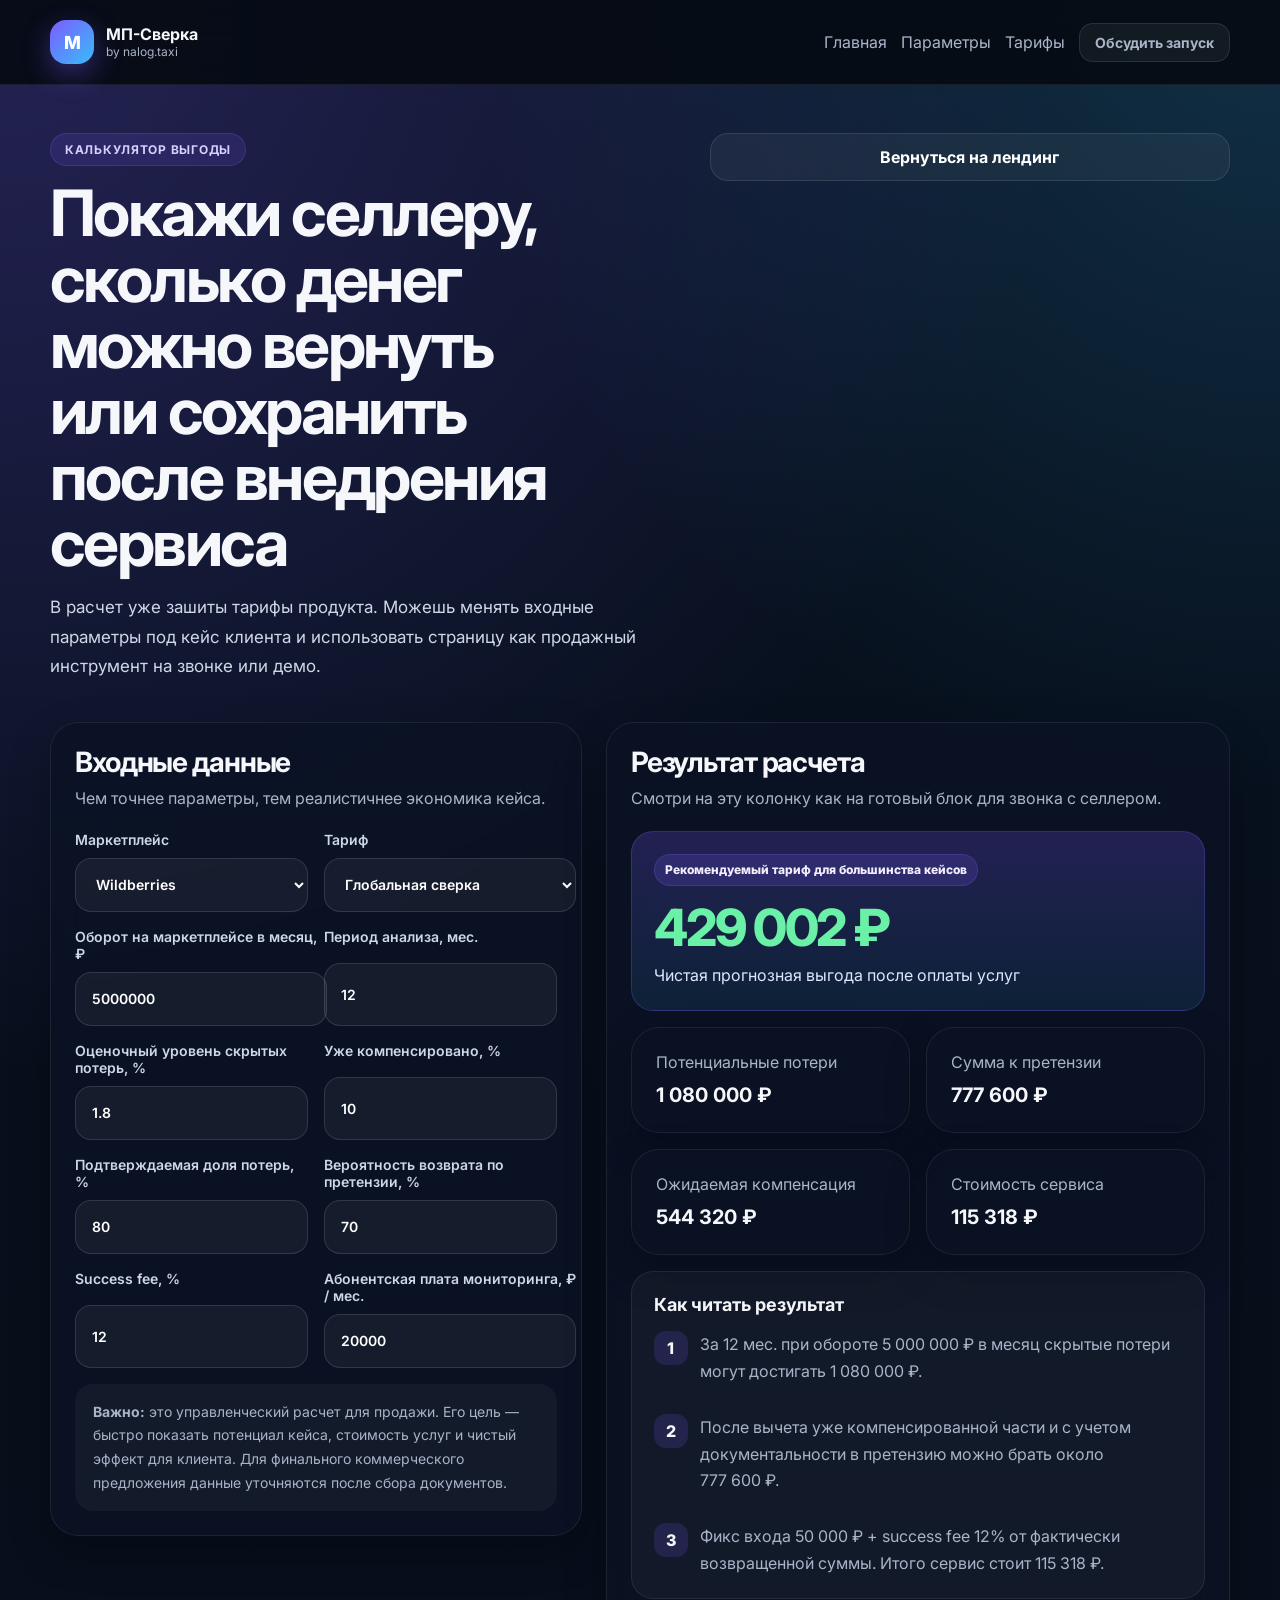
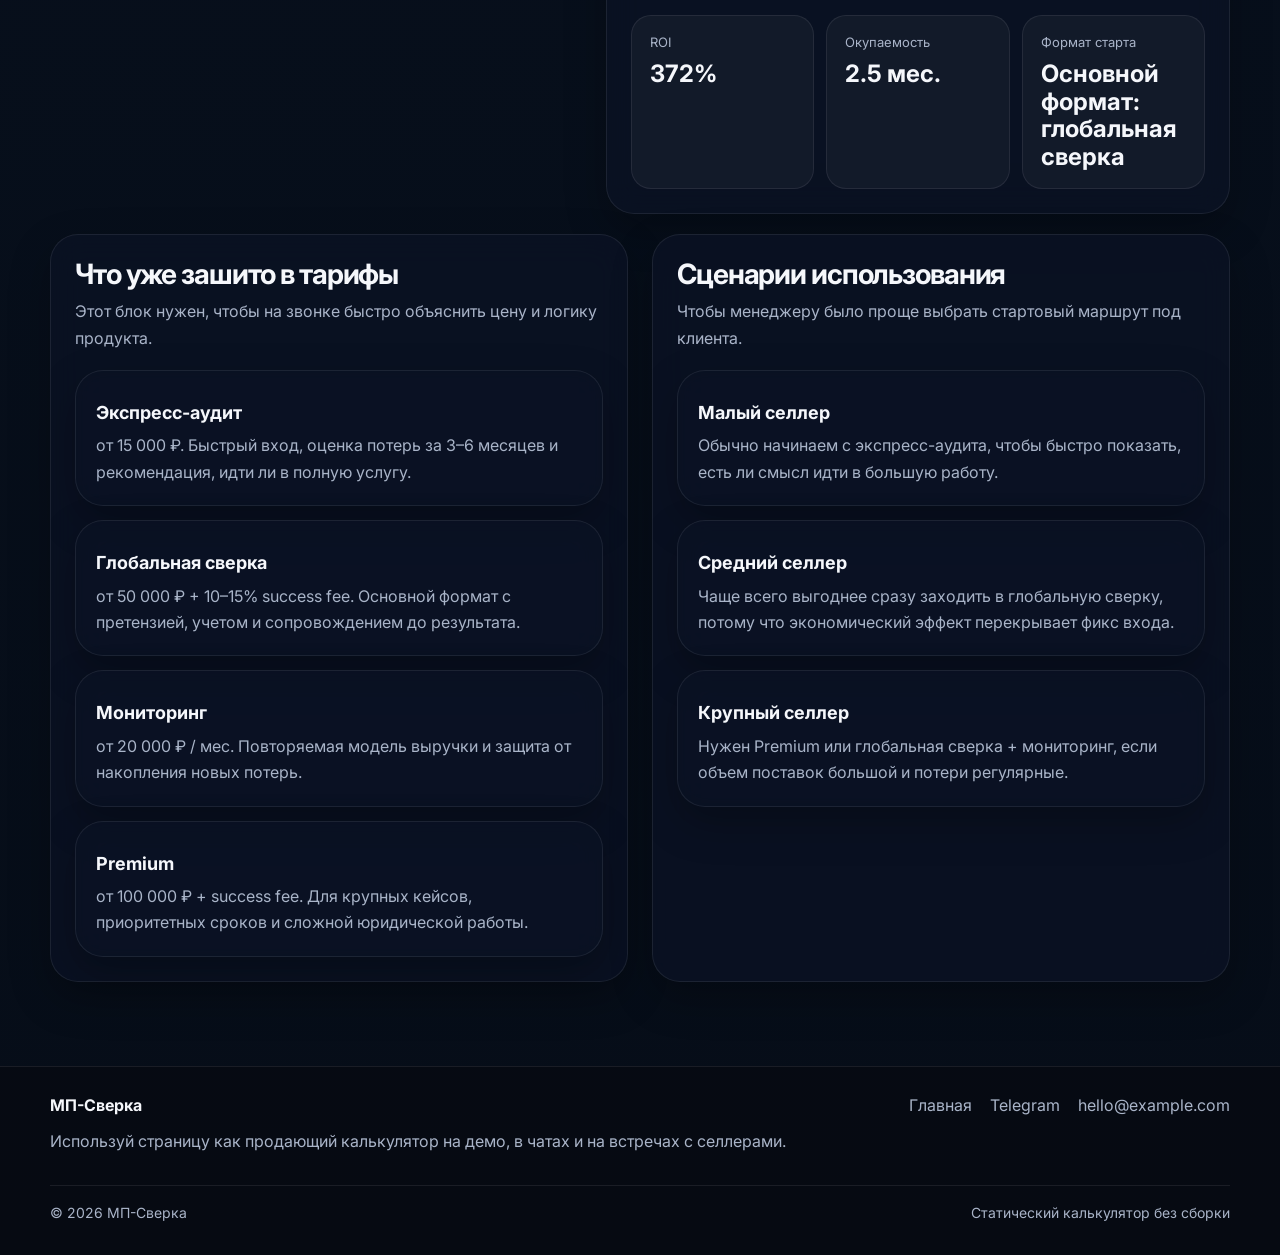
==== calculator.html @ 00ba924b "Add files via upload" ====
<!doctype html>
<html lang="ru">
  <head>
    <meta charset="UTF-8" />
    <meta name="viewport" content="width=device-width, initial-scale=1.0" />
    <title>Калькулятор выгоды — МП-Сверка</title>
    <meta
      name="description"
      content="Посчитайте потенциальные потери, сумму к претензии, стоимость услуги и чистую выгоду от внедрения МП-Сверки."
    />
    <meta name="theme-color" content="#0b1020" />
    <link rel="icon" href="./assets/favicon.svg" type="image/svg+xml" />
    <link rel="preconnect" href="https://fonts.googleapis.com" />
    <link rel="preconnect" href="https://fonts.gstatic.com" crossorigin />
    <link
      href="https://fonts.googleapis.com/css2?family=Inter:wght@400;500;600;700;800&display=swap"
      rel="stylesheet"
    />
    <link rel="stylesheet" href="./styles/main.css" />
  </head>
  <body class="calculator-body">
    <a class="skip-link" href="#main">Перейти к контенту</a>

    <header class="site-header site-header-solid">
      <div class="container nav-shell">
        <a class="brand" href="./index.html" aria-label="МП-Сверка, главная">
          <span class="brand-mark">M</span>
          <span>
            <strong>МП-Сверка</strong>
            <small>by nalog.taxi</small>
          </span>
        </a>

        <nav class="nav-links nav-links-static" aria-label="Основная навигация">
          <a href="./index.html">Главная</a>
          <a href="#calcForm">Параметры</a>
          <a href="#pricingReference">Тарифы</a>
          <a class="btn btn-sm btn-secondary" href="./index.html#contact">Обсудить запуск</a>
        </nav>
      </div>
    </header>

    <main id="main" class="section calculator-page">
      <div class="container calculator-page-head">
        <div>
          <div class="eyebrow">Калькулятор выгоды</div>
          <h1>Покажи селлеру, сколько денег можно вернуть или сохранить после внедрения сервиса</h1>
          <p>
            В расчет уже зашиты тарифы продукта. Можешь менять входные параметры под кейс клиента и использовать
            страницу как продажный инструмент на звонке или демо.
          </p>
        </div>
        <a class="btn btn-secondary" href="./index.html">Вернуться на лендинг</a>
      </div>

      <div class="container calculator-layout">
        <section class="calc-card calc-form-card" id="calcForm">
          <div class="card-top">
            <h2>Входные данные</h2>
            <p>Чем точнее параметры, тем реалистичнее экономика кейса.</p>
          </div>

          <form class="calc-form" id="sellerCalculator" novalidate>
            <div class="field-grid field-grid-2">
              <label>
                Маркетплейс
                <select id="marketplace">
                  <option value="wb">Wildberries</option>
                  <option value="ozon">Ozon</option>
                  <option value="multi">Несколько площадок</option>
                </select>
              </label>
              <label>
                Тариф
                <select id="tariff">
                  <option value="global">Глобальная сверка</option>
                  <option value="express">Экспресс-аудит</option>
                  <option value="monitoring">Еженедельный мониторинг</option>
                  <option value="premium">Premium</option>
                </select>
              </label>
            </div>

            <div class="field-grid field-grid-2">
              <label>
                Оборот на маркетплейсе в месяц, ₽
                <input id="monthlyTurnover" type="number" min="0" step="10000" value="5000000" />
              </label>
              <label>
                Период анализа, мес.
                <input id="periodMonths" type="number" min="1" max="24" step="1" value="12" />
              </label>
            </div>

            <div class="field-grid field-grid-2">
              <label>
                Оценочный уровень скрытых потерь, %
                <input id="lossRate" type="number" min="0.1" max="10" step="0.1" value="1.8" />
              </label>
              <label>
                Уже компенсировано, %
                <input id="compensatedShare" type="number" min="0" max="100" step="1" value="10" />
              </label>
            </div>

            <div class="field-grid field-grid-2">
              <label>
                Подтверждаемая доля потерь, %
                <input id="documentedShare" type="number" min="10" max="100" step="1" value="80" />
              </label>
              <label>
                Вероятность возврата по претензии, %
                <input id="recoveryRate" type="number" min="10" max="100" step="1" value="70" />
              </label>
            </div>

            <div class="field-grid field-grid-2">
              <label>
                Success fee, %
                <input id="successFeeRate" type="number" min="0" max="30" step="0.5" value="12" />
              </label>
              <label>
                Абонентская плата мониторинга, ₽ / мес.
                <input id="monitoringFee" type="number" min="0" step="1000" value="20000" />
              </label>
            </div>

            <div class="assumptions-note">
              <strong>Важно:</strong> это управленческий расчет для продажи. Его цель — быстро показать потенциал
              кейса, стоимость услуг и чистый эффект для клиента. Для финального коммерческого предложения данные
              уточняются после сбора документов.
            </div>
          </form>
        </section>

        <section class="calc-card calc-results-card">
          <div class="card-top">
            <h2>Результат расчета</h2>
            <p>Смотри на эту колонку как на готовый блок для звонка с селлером.</p>
          </div>

          <div class="results-hero">
            <span class="result-badge" id="recommendedBadge">Рекомендуемый тариф</span>
            <div class="result-big" id="netBenefitValue">0 ₽</div>
            <p id="netBenefitLabel">Чистая прогнозная выгода после оплаты услуг</p>
          </div>

          <div class="results-grid">
            <article class="result-card">
              <span>Потенциальные потери</span>
              <strong id="potentialLosses">0 ₽</strong>
            </article>
            <article class="result-card">
              <span>Сумма к претензии</span>
              <strong id="claimAmount">0 ₽</strong>
            </article>
            <article class="result-card">
              <span>Ожидаемая компенсация</span>
              <strong id="projectedReturn">0 ₽</strong>
            </article>
            <article class="result-card">
              <span>Стоимость сервиса</span>
              <strong id="serviceCost">0 ₽</strong>
            </article>
          </div>

          <div class="story-block">
            <h3>Как читать результат</h3>
            <ul class="story-list">
              <li><span>1</span><p id="story1">Мы оцениваем скрытые потери внутри отчетов за выбранный период.</p></li>
              <li><span>2</span><p id="story2">Из них вычитается уже компенсированная часть, а оставшееся идет в претензионный контур.</p></li>
              <li><span>3</span><p id="story3">Дальше считаем, сколько денег реально можно вернуть и сколько стоит запуск услуги.</p></li>
            </ul>
          </div>

          <div class="kpi-strip">
            <div>
              <span>ROI</span>
              <strong id="roiValue">0%</strong>
            </div>
            <div>
              <span>Окупаемость</span>
              <strong id="paybackValue">—</strong>
            </div>
            <div>
              <span>Формат старта</span>
              <strong id="launchFormat">—</strong>
            </div>
          </div>
        </section>
      </div>

      <div class="container assumptions-grid">
        <section class="calc-card">
          <div class="card-top">
            <h2>Что уже зашито в тарифы</h2>
            <p>Этот блок нужен, чтобы на звонке быстро объяснить цену и логику продукта.</p>
          </div>
          <div class="reference-list" id="pricingReference">
            <article>
              <strong>Экспресс-аудит</strong>
              <p>от 15 000 ₽. Быстрый вход, оценка потерь за 3–6 месяцев и рекомендация, идти ли в полную услугу.</p>
            </article>
            <article>
              <strong>Глобальная сверка</strong>
              <p>от 50 000 ₽ + 10–15% success fee. Основной формат с претензией, учетом и сопровождением до результата.</p>
            </article>
            <article>
              <strong>Мониторинг</strong>
              <p>от 20 000 ₽ / мес. Повторяемая модель выручки и защита от накопления новых потерь.</p>
            </article>
            <article>
              <strong>Premium</strong>
              <p>от 100 000 ₽ + success fee. Для крупных кейсов, приоритетных сроков и сложной юридической работы.</p>
            </article>
          </div>
        </section>

        <section class="calc-card">
          <div class="card-top">
            <h2>Сценарии использования</h2>
            <p>Чтобы менеджеру было проще выбрать стартовый маршрут под клиента.</p>
          </div>
          <div class="scenario-list">
            <article>
              <strong>Малый селлер</strong>
              <p>Обычно начинаем с экспресс-аудита, чтобы быстро показать, есть ли смысл идти в большую работу.</p>
            </article>
            <article>
              <strong>Средний селлер</strong>
              <p>Чаще всего выгоднее сразу заходить в глобальную сверку, потому что экономический эффект перекрывает фикс входа.</p>
            </article>
            <article>
              <strong>Крупный селлер</strong>
              <p>Нужен Premium или глобальная сверка + мониторинг, если объем поставок большой и потери регулярные.</p>
            </article>
          </div>
        </section>
      </div>
    </main>

    <footer class="site-footer">
      <div class="container footer-row">
        <div>
          <strong>МП-Сверка</strong>
          <p>Используй страницу как продающий калькулятор на демо, в чатах и на встречах с селлерами.</p>
        </div>
        <div class="footer-links">
          <a href="./index.html">Главная</a>
          <a class="contact-telegram" href="#">Telegram</a>
          <a class="contact-email" href="#">Email</a>
        </div>
      </div>
      <div class="container footer-bottom">
        <span>© <span id="currentYear"></span> МП-Сверка</span>
        <span>Статический калькулятор без сборки</span>
      </div>
    </footer>

    <script type="module" src="./scripts/calculator.js"></script>
  </body>
</html>
---- styles/main.css ----
:root {
  --bg: #07111f;
  --bg-soft: #0d1728;
  --panel: rgba(11, 18, 36, 0.78);
  --panel-2: rgba(255, 255, 255, 0.04);
  --panel-border: rgba(255, 255, 255, 0.1);
  --text: #f5f7fb;
  --text-muted: #a9b4c8;
  --text-soft: #ced7e6;
  --accent: #7c5cff;
  --accent-2: #22c55e;
  --accent-3: #38bdf8;
  --warning: #f59e0b;
  --danger: #f43f5e;
  --shadow: 0 20px 60px rgba(0, 0, 0, 0.35);
  --shadow-soft: 0 16px 40px rgba(0, 0, 0, 0.25);
  --radius: 28px;
  --radius-sm: 18px;
  --radius-xs: 14px;
  --container: 1180px;
  --header-h: 84px;
  --border: 1px solid rgba(255, 255, 255, 0.08);
}

* {
  box-sizing: border-box;
}

html {
  scroll-behavior: smooth;
}

body {
  margin: 0;
  font-family: "Inter", system-ui, -apple-system, BlinkMacSystemFont, "Segoe UI", sans-serif;
  background:
    radial-gradient(circle at top left, rgba(124, 92, 255, 0.24), transparent 34%),
    radial-gradient(circle at top right, rgba(56, 189, 248, 0.18), transparent 26%),
    linear-gradient(180deg, #08111f 0%, #060d18 100%);
  color: var(--text);
  min-height: 100vh;
}

body::before {
  content: "";
  position: fixed;
  inset: 0;
  pointer-events: none;
  background-image: linear-gradient(rgba(255, 255, 255, 0.03) 1px, transparent 1px), linear-gradient(90deg, rgba(255, 255, 255, 0.03) 1px, transparent 1px);
  background-size: 48px 48px;
  mask-image: linear-gradient(180deg, rgba(0,0,0,0.22), transparent 80%);
}

img {
  max-width: 100%;
  display: block;
}

a {
  color: inherit;
  text-decoration: none;
}

button,
input,
select {
  font: inherit;
}

.container {
  width: min(var(--container), calc(100% - 32px));
  margin: 0 auto;
}

.section {
  padding: 84px 0;
  position: relative;
}

.skip-link {
  position: absolute;
  left: -9999px;
  top: auto;
}

.skip-link:focus {
  left: 20px;
  top: 20px;
  z-index: 200;
  background: #fff;
  color: #000;
  padding: 10px 14px;
  border-radius: 10px;
}

.sr-only {
  position: absolute;
  width: 1px;
  height: 1px;
  padding: 0;
  margin: -1px;
  overflow: hidden;
  clip: rect(0, 0, 0, 0);
  white-space: nowrap;
  border: 0;
}

.site-header {
  position: sticky;
  top: 0;
  z-index: 120;
  backdrop-filter: blur(18px);
  background: rgba(5, 10, 18, 0.72);
  border-bottom: var(--border);
}

.site-header-solid {
  background: rgba(5, 10, 18, 0.9);
}

.nav-shell {
  min-height: var(--header-h);
  display: flex;
  align-items: center;
  justify-content: space-between;
  gap: 18px;
}

.brand {
  display: inline-flex;
  align-items: center;
  gap: 12px;
  min-width: 0;
}

.brand span:last-child {
  display: flex;
  flex-direction: column;
  gap: 2px;
}

.brand strong {
  font-size: 16px;
  line-height: 1;
}

.brand small {
  color: var(--text-muted);
  font-size: 12px;
}

.brand-mark {
  width: 44px;
  height: 44px;
  border-radius: 16px;
  display: grid;
  place-items: center;
  font-weight: 800;
  font-size: 18px;
  color: white;
  background: linear-gradient(135deg, var(--accent), var(--accent-3));
  box-shadow: 0 10px 28px rgba(124, 92, 255, 0.38);
}

.nav-links,
.footer-links,
.mobile-menu-inner {
  display: flex;
  align-items: center;
  gap: 18px;
}

.nav-links a,
.footer-links a,
.mobile-menu-inner a {
  color: var(--text-muted);
  transition: color 0.2s ease, opacity 0.2s ease;
}

.nav-links a:hover,
.footer-links a:hover,
.mobile-menu-inner a:hover {
  color: var(--text);
}

.nav-links-static {
  gap: 14px;
}

.nav-toggle {
  width: 48px;
  height: 48px;
  border: var(--border);
  border-radius: 16px;
  background: rgba(255, 255, 255, 0.03);
  display: none;
  align-items: center;
  justify-content: center;
  gap: 4px;
  flex-direction: column;
  cursor: pointer;
}

.nav-toggle span:not(.sr-only) {
  width: 18px;
  height: 2px;
  background: white;
  border-radius: 999px;
}

.mobile-menu {
  display: none;
  border-top: var(--border);
}

.mobile-menu.open {
  display: block;
}

.mobile-menu-inner {
  flex-direction: column;
  align-items: stretch;
  padding: 18px 0 22px;
}

.hero {
  padding-top: 52px;
}

.hero-grid,
.calculator-layout,
.assumptions-grid,
.footer-row,
.final-cta-shell,
.case-banner,
.section-head,
.calculator-page-head {
  display: grid;
  gap: 24px;
}

.hero-grid {
  grid-template-columns: 1.1fr 0.9fr;
  align-items: center;
}

.hero-copy h1,
.calculator-page-head h1 {
  font-size: clamp(38px, 6vw, 64px);
  line-height: 1.03;
  letter-spacing: -0.04em;
  margin: 14px 0 18px;
  max-width: 12ch;
}

.hero-text,
.section-head p,
.calculator-page-head p,
.hero-copy p,
.final-cta-shell p,
.case-banner p {
  color: var(--text-soft);
  font-size: 17px;
  line-height: 1.72;
  max-width: 64ch;
}

.eyebrow {
  display: inline-flex;
  align-items: center;
  gap: 10px;
  padding: 8px 14px;
  border-radius: 999px;
  color: #d7d0ff;
  background: rgba(124, 92, 255, 0.14);
  border: 1px solid rgba(124, 92, 255, 0.24);
  font-size: 12px;
  font-weight: 700;
  letter-spacing: 0.06em;
  text-transform: uppercase;
}

.hero-actions,
.cta-actions,
.centered-action {
  display: flex;
  align-items: center;
  gap: 14px;
  flex-wrap: wrap;
}

.btn {
  appearance: none;
  border: 0;
  border-radius: 18px;
  padding: 14px 20px;
  display: inline-flex;
  align-items: center;
  justify-content: center;
  gap: 10px;
  font-weight: 700;
  color: white;
  background: linear-gradient(135deg, var(--accent), #5b74ff);
  box-shadow: 0 14px 32px rgba(92, 100, 255, 0.35);
  transition: transform 0.18s ease, box-shadow 0.18s ease, opacity 0.18s ease;
}

.btn:hover {
  transform: translateY(-2px);
  box-shadow: 0 18px 36px rgba(92, 100, 255, 0.42);
}

.btn:active {
  transform: translateY(0);
}

.btn-secondary {
  background: rgba(255, 255, 255, 0.05);
  box-shadow: inset 0 0 0 1px rgba(255, 255, 255, 0.1);
}

.btn-ghost {
  background: transparent;
  box-shadow: inset 0 0 0 1px rgba(255, 255, 255, 0.18);
}

.btn-sm {
  padding: 11px 16px;
  border-radius: 14px;
  font-size: 14px;
}

.btn-lg {
  padding: 16px 24px;
  min-height: 54px;
}

.btn-block {
  width: 100%;
}

.hero-proof {
  display: flex;
  flex-wrap: wrap;
  gap: 14px;
  margin-top: 24px;
}

.proof-card,
.result-card,
.feature-card,
.mini-card,
.pricing-card,
.audience-card,
.calc-card,
.timeline-item,
.case-banner,
.final-cta-shell,
.trust-row,
.compare-table-wrap,
.faq-item,
.hero-panel,
.hero-metric-card,
.scenario-list article,
.reference-list article {
  background: var(--panel);
  backdrop-filter: blur(16px);
  border: var(--border);
  border-radius: var(--radius);
  box-shadow: var(--shadow-soft);
}

.proof-card {
  padding: 16px 18px;
  min-width: 180px;
}

.proof-card span,
.result-card span,
.metric-label,
.feature-card p,
.mini-card p,
.pricing-card p,
.audience-card p,
.timeline-item p,
.reference-list article p,
.scenario-list article p,
.story-list p,
.assumptions-note,
.site-footer p {
  color: var(--text-muted);
}

.proof-card strong,
.result-card strong,
.feature-card h3,
.pricing-card h3,
.audience-card h3,
.timeline-item h3,
.reference-list article strong,
.scenario-list article strong,
.hero-metric-card strong {
  display: block;
  margin-top: 10px;
  font-size: 20px;
  line-height: 1.3;
}

.hero-panel {
  position: relative;
  padding: 24px;
  overflow: hidden;
}

.panel-glow {
  position: absolute;
  width: 380px;
  height: 380px;
  border-radius: 50%;
  top: -120px;
  right: -120px;
  background: radial-gradient(circle, rgba(56, 189, 248, 0.26), transparent 70%);
}

.hero-metric-card {
  position: relative;
  padding: 24px;
  background: linear-gradient(160deg, rgba(124, 92, 255, 0.18), rgba(56, 189, 248, 0.08));
  margin-bottom: 18px;
}

.metric-primary p {
  margin: 12px 0 0;
  font-size: 15px;
  line-height: 1.68;
  color: var(--text-soft);
}

.metric-value {
  font-size: clamp(22px, 3vw, 32px);
  line-height: 1.18;
}

.mini-grid,
.cards-3,
.pricing-grid,
.audience-grid,
.results-grid,
.field-grid,
.story-list,
.reference-list,
.scenario-list {
  display: grid;
  gap: 16px;
}

.mini-grid,
.cards-3,
.pricing-grid,
.audience-grid {
  grid-template-columns: repeat(2, minmax(0, 1fr));
}

.cards-3 {
  grid-template-columns: repeat(3, minmax(0, 1fr));
}

.pricing-grid {
  grid-template-columns: repeat(4, minmax(0, 1fr));
}

.pricing-card,
.feature-card,
.timeline-item,
.audience-card,
.result-card,
.calc-card,
.reference-list article,
.scenario-list article {
  padding: 24px;
}

.mini-card {
  padding: 18px;
}

.mini-card span,
.feature-icon,
.timeline-step,
.result-badge,
.pricing-tag,
.audience-card span {
  display: inline-flex;
  align-items: center;
  justify-content: center;
  min-width: 44px;
  min-height: 32px;
  padding: 6px 10px;
  border-radius: 999px;
  font-size: 12px;
  font-weight: 800;
  background: rgba(255, 255, 255, 0.08);
  color: var(--text);
}

.feature-icon {
  width: 54px;
  height: 54px;
  padding: 0;
  margin-bottom: 14px;
  border-radius: 18px;
  font-size: 18px;
  background: linear-gradient(135deg, rgba(124, 92, 255, 0.24), rgba(56, 189, 248, 0.22));
}

.section-head,
.calculator-page-head,
.footer-row,
.final-cta-shell,
.case-banner {
  grid-template-columns: 1.1fr 0.9fr;
  align-items: start;
}

.section-head h2,
.final-cta-shell h2,
.case-banner h2,
.calc-card h2 {
  font-size: clamp(30px, 4vw, 46px);
  line-height: 1.08;
  letter-spacing: -0.04em;
  margin: 14px 0 0;
}

.section-dark {
  background: linear-gradient(180deg, rgba(8, 14, 26, 0.72), rgba(9, 13, 24, 0.78));
  border-top: var(--border);
  border-bottom: var(--border);
}

.section-head-dark p {
  color: #d6def0;
}

.timeline {
  display: grid;
  grid-template-columns: repeat(5, minmax(0, 1fr));
  gap: 16px;
}

.timeline-item {
  min-height: 100%;
}

.timeline-step,
.result-badge,
.pricing-tag-accent {
  background: rgba(124, 92, 255, 0.18);
  color: #f2eefe;
  border: 1px solid rgba(124, 92, 255, 0.24);
}

.compare-table-wrap {
  overflow: auto;
}

.compare-table {
  width: 100%;
  border-collapse: collapse;
  min-width: 780px;
}

.compare-table th,
.compare-table td {
  padding: 18px 20px;
  border-bottom: 1px solid rgba(255, 255, 255, 0.08);
  text-align: left;
}

.compare-table th {
  color: white;
  font-size: 14px;
}

.compare-table td {
  color: var(--text-soft);
}

.pricing-card {
  position: relative;
}

.pricing-card-featured {
  background: linear-gradient(180deg, rgba(124, 92, 255, 0.24), rgba(255, 255, 255, 0.04));
  outline: 1px solid rgba(124, 92, 255, 0.32);
}

.pricing-top {
  margin-bottom: 18px;
}

.pricing-price,
.result-big {
  font-size: clamp(30px, 4vw, 52px);
  font-weight: 800;
  line-height: 1;
  letter-spacing: -0.04em;
  margin-top: 16px;
}

.pricing-card ul,
.story-list,
.reference-list,
.scenario-list,
.faq-list {
  margin: 0;
  padding: 0;
  list-style: none;
}

.pricing-card li {
  position: relative;
  padding-left: 18px;
  color: var(--text-soft);
  line-height: 1.6;
  margin-top: 12px;
}

.pricing-card li::before {
  content: "";
  position: absolute;
  top: 10px;
  left: 0;
  width: 7px;
  height: 7px;
  border-radius: 50%;
  background: linear-gradient(135deg, var(--accent), var(--accent-3));
}

.centered-action {
  justify-content: center;
  margin-top: 28px;
}

.section-gradient {
  background: linear-gradient(180deg, rgba(9, 15, 28, 0.7), rgba(8, 12, 20, 0.8));
}

.audience-card span {
  width: fit-content;
}

.case-banner,
.final-cta-shell {
  padding: 32px;
  gap: 24px;
}

.cases-section,
.final-cta {
  padding-top: 24px;
}

.faq-list {
  display: grid;
  gap: 12px;
}

.faq-item {
  padding: 0 22px;
}

.faq-item summary {
  list-style: none;
  cursor: pointer;
  padding: 22px 0;
  font-weight: 700;
  font-size: 18px;
  display: flex;
  align-items: center;
  justify-content: space-between;
  gap: 12px;
}

.faq-item summary::-webkit-details-marker {
  display: none;
}

.faq-item summary::after {
  content: "+";
  flex-shrink: 0;
  width: 28px;
  height: 28px;
  display: grid;
  place-items: center;
  border-radius: 50%;
  background: rgba(255,255,255,0.06);
}

.faq-item[open] summary::after {
  content: "–";
}

.faq-item p {
  padding: 0 0 22px;
  margin: 0;
  color: var(--text-soft);
  line-height: 1.7;
}

.trust-strip {
  padding: 18px 0 0;
}

.trust-row {
  padding: 16px 20px;
  display: flex;
  flex-wrap: wrap;
  gap: 12px 18px;
  color: var(--text-soft);
}

.trust-row span {
  padding: 8px 14px;
  border-radius: 999px;
  background: rgba(255,255,255,0.04);
  border: 1px solid rgba(255,255,255,0.06);
}

.site-footer {
  padding: 28px 0 34px;
  border-top: var(--border);
  background: rgba(6, 10, 18, 0.86);
}

.footer-row,
.footer-bottom {
  display: flex;
  justify-content: space-between;
  gap: 18px;
  flex-wrap: wrap;
}

.footer-row {
  padding-bottom: 18px;
}

.footer-bottom {
  padding-top: 18px;
  border-top: 1px solid rgba(255,255,255,0.08);
  color: var(--text-muted);
  font-size: 14px;
}

.calculator-page {
  padding-top: 48px;
}

.calculator-layout {
  grid-template-columns: 0.92fr 1.08fr;
  align-items: start;
  margin-top: 24px;
}

.assumptions-grid {
  grid-template-columns: repeat(2, minmax(0, 1fr));
  margin-top: 20px;
}

.calc-form {
  display: grid;
  gap: 16px;
}

.calc-card {
  padding: 24px;
}

.card-top {
  margin-bottom: 18px;
}

.card-top h2 {
  margin-top: 0;
  font-size: 28px;
}

.card-top p {
  color: var(--text-muted);
  margin: 8px 0 0;
  line-height: 1.7;
}

.field-grid-2 {
  grid-template-columns: repeat(2, minmax(0, 1fr));
}

.calc-form label {
  display: grid;
  gap: 10px;
  font-size: 14px;
  font-weight: 600;
  color: var(--text-soft);
}

.calc-form input,
.calc-form select {
  min-height: 54px;
  padding: 0 16px;
  border-radius: 16px;
  border: 1px solid rgba(255,255,255,0.12);
  background: rgba(255,255,255,0.05);
  color: white;
  outline: none;
  transition: border-color 0.18s ease, box-shadow 0.18s ease;
}

.calc-form input:focus,
.calc-form select:focus {
  border-color: rgba(124, 92, 255, 0.6);
  box-shadow: 0 0 0 4px rgba(124, 92, 255, 0.16);
}

.assumptions-note {
  padding: 16px 18px;
  border-radius: 18px;
  background: rgba(255,255,255,0.04);
  line-height: 1.7;
  font-size: 14px;
}

.results-hero {
  padding: 22px;
  border-radius: 22px;
  background: linear-gradient(180deg, rgba(124, 92, 255, 0.22), rgba(56, 189, 248, 0.1));
  border: 1px solid rgba(124, 92, 255, 0.26);
}

.results-hero p {
  color: #dde7ff;
  margin: 10px 0 0;
  line-height: 1.6;
}

.results-grid {
  grid-template-columns: repeat(2, minmax(0, 1fr));
  margin-top: 16px;
}

.story-block {
  margin-top: 16px;
  padding: 22px;
  border-radius: 22px;
  background: rgba(255,255,255,0.04);
  border: 1px solid rgba(255,255,255,0.08);
}

.story-block h3 {
  margin: 0 0 16px;
  font-size: 18px;
}

.story-list li {
  display: grid;
  grid-template-columns: 34px 1fr;
  gap: 12px;
  align-items: start;
}

.story-list li + li {
  margin-top: 14px;
}

.story-list span {
  width: 34px;
  height: 34px;
  border-radius: 12px;
  display: grid;
  place-items: center;
  font-weight: 800;
  background: rgba(124, 92, 255, 0.16);
}

.story-list p {
  margin: 0;
  line-height: 1.65;
}

.kpi-strip {
  margin-top: 16px;
  display: grid;
  grid-template-columns: repeat(3, minmax(0, 1fr));
  gap: 12px;
}

.kpi-strip > div {
  padding: 18px;
  border-radius: 20px;
  background: rgba(255,255,255,0.04);
  border: 1px solid rgba(255,255,255,0.08);
}

.kpi-strip span {
  color: var(--text-muted);
  display: block;
  font-size: 13px;
}

.kpi-strip strong {
  display: block;
  margin-top: 10px;
  font-size: 24px;
  line-height: 1.15;
}

.reference-list,
.scenario-list {
  gap: 14px;
}

.reference-list article,
.scenario-list article {
  padding: 20px;
}

.reference-list article strong,
.scenario-list article strong {
  font-size: 18px;
}

.reference-list article p,
.scenario-list article p {
  margin: 8px 0 0;
  line-height: 1.65;
}

.text-positive {
  color: #6bf0a8;
}

.text-warning {
  color: #ffd166;
}

.text-danger {
  color: #ff8fa3;
}

@media (max-width: 1180px) {
  .hero-grid,
  .section-head,
  .footer-row,
  .final-cta-shell,
  .case-banner,
  .calculator-layout,
  .calculator-page-head,
  .assumptions-grid {
    grid-template-columns: 1fr;
  }

  .timeline {
    grid-template-columns: repeat(2, minmax(0, 1fr));
  }

  .pricing-grid {
    grid-template-columns: repeat(2, minmax(0, 1fr));
  }
}

@media (max-width: 900px) {
  .nav-links {
    display: none;
  }

  .nav-toggle {
    display: flex;
  }

  .hero-copy h1,
  .calculator-page-head h1 {
    max-width: 100%;
  }

  .cards-3,
  .mini-grid,
  .results-grid,
  .field-grid-2,
  .kpi-strip,
  .timeline,
  .pricing-grid,
  .audience-grid {
    grid-template-columns: 1fr;
  }

  .compare-table {
    min-width: 680px;
  }

  .section {
    padding: 72px 0;
  }
}

@media (max-width: 640px) {
  .container {
    width: min(var(--container), calc(100% - 20px));
  }

  .section {
    padding: 60px 0;
  }

  .hero {
    padding-top: 32px;
  }

  .proof-card,
  .feature-card,
  .pricing-card,
  .audience-card,
  .calc-card,
  .timeline-item,
  .case-banner,
  .final-cta-shell,
  .faq-item,
  .hero-panel,
  .reference-list article,
  .scenario-list article {
    border-radius: 22px;
    padding: 20px;
  }

  .hero-proof,
  .hero-actions,
  .cta-actions,
  .centered-action,
  .footer-row,
  .footer-bottom {
    flex-direction: column;
    align-items: stretch;
  }

  .btn,
  .btn-lg,
  .btn-secondary,
  .btn-ghost {
    width: 100%;
  }

  .site-footer {
    padding-bottom: 24px;
  }
}
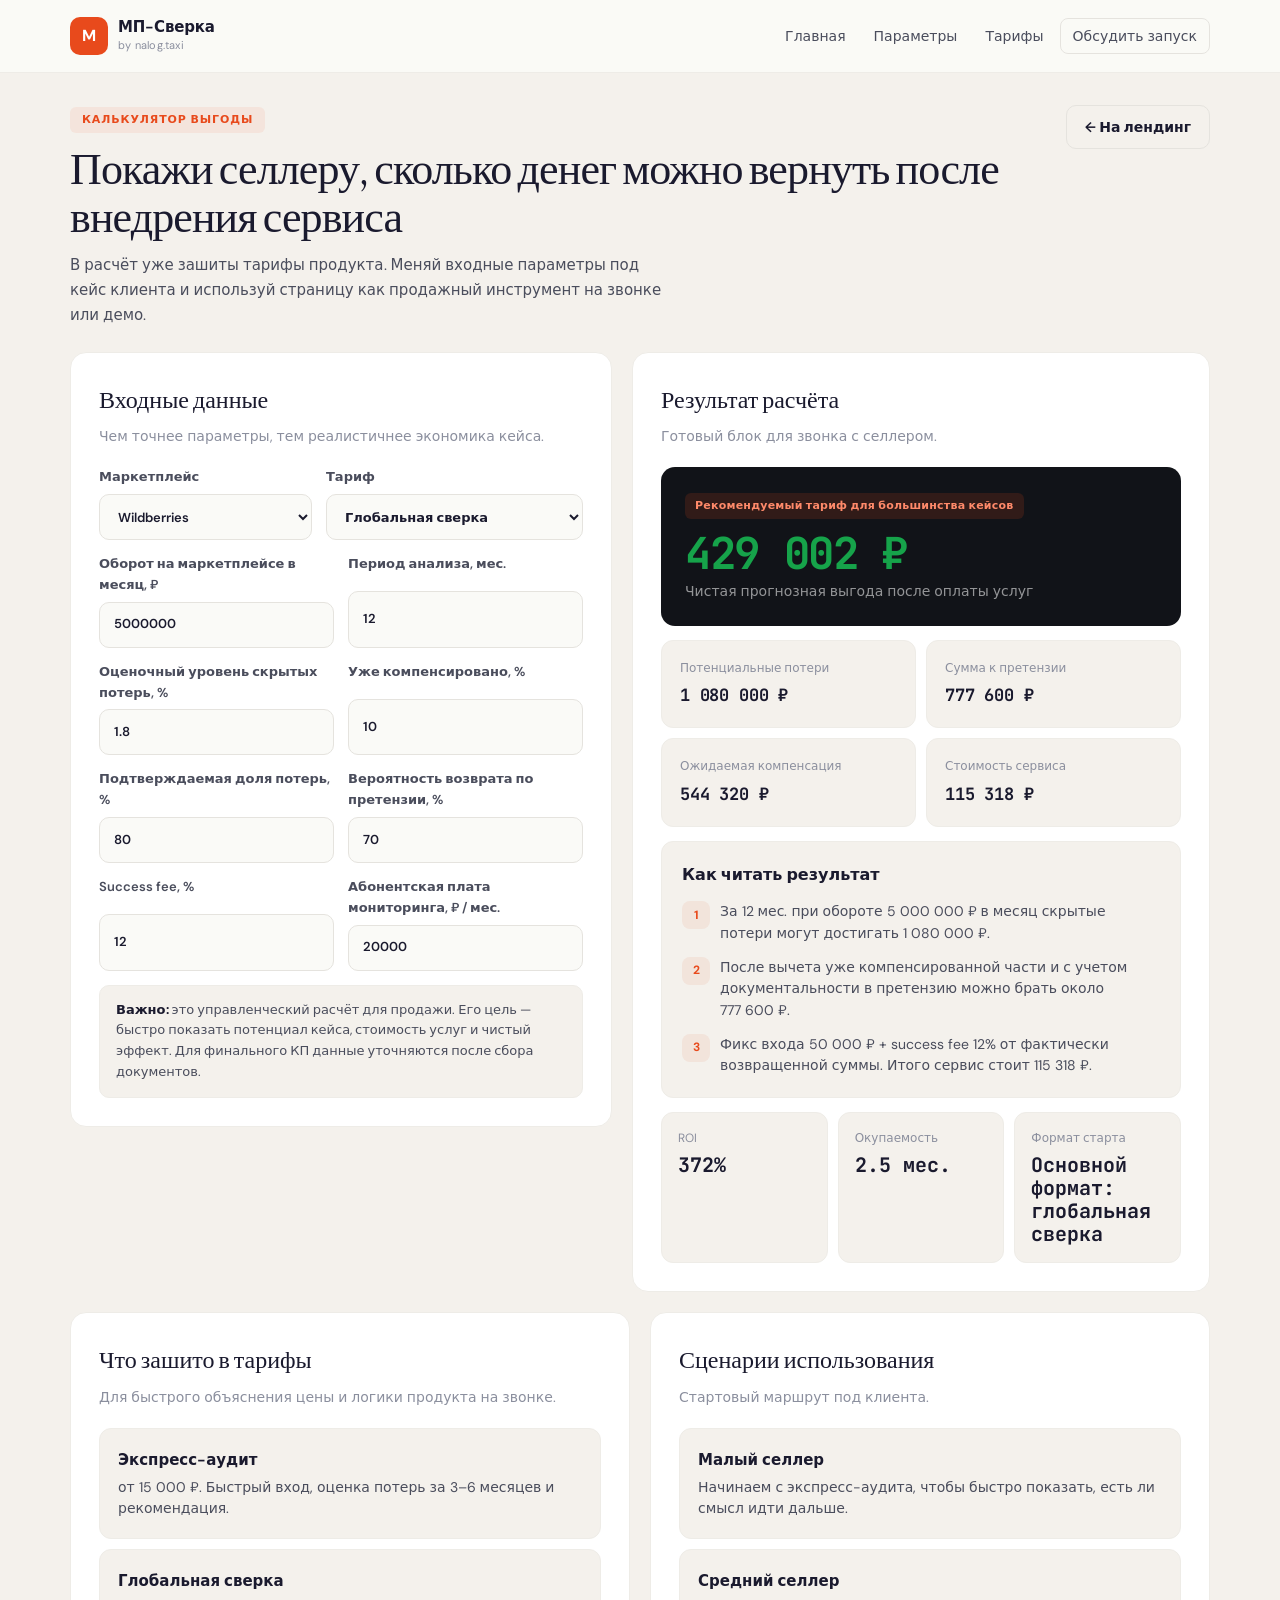
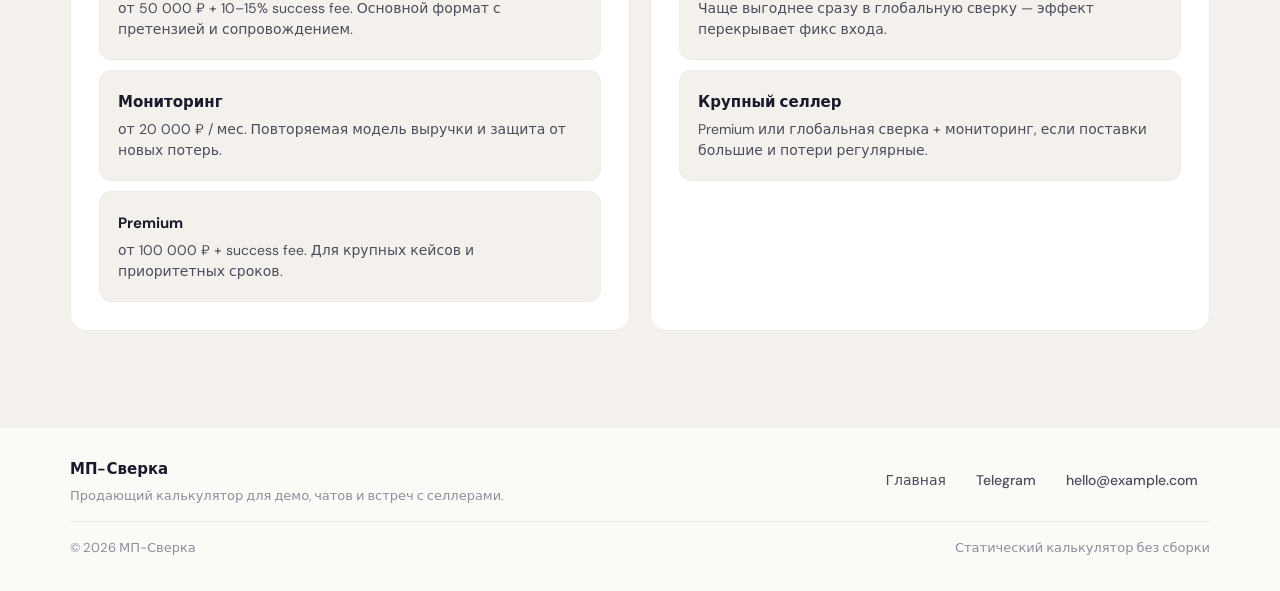
==== commit 9dfed557: "Add files via upload" ====
--- a/calculator.html
+++ b/calculator.html
@@ -8,12 +8,12 @@
       name="description"
       content="Посчитайте потенциальные потери, сумму к претензии, стоимость услуги и чистую выгоду от внедрения МП-Сверки."
     />
-    <meta name="theme-color" content="#0b1020" />
+    <meta name="theme-color" content="#FAFAF7" />
     <link rel="icon" href="./assets/favicon.svg" type="image/svg+xml" />
     <link rel="preconnect" href="https://fonts.googleapis.com" />
     <link rel="preconnect" href="https://fonts.gstatic.com" crossorigin />
     <link
-      href="https://fonts.googleapis.com/css2?family=Inter:wght@400;500;600;700;800&display=swap"
+      href="https://fonts.googleapis.com/css2?family=DM+Sans:ital,wght@0,400;0,500;0,600;0,700;1,400&family=Instrument+Serif:ital@0;1&family=JetBrains+Mono:wght@500;700&display=swap"
       rel="stylesheet"
     />
     <link rel="stylesheet" href="./styles/main.css" />
@@ -44,13 +44,13 @@
       <div class="container calculator-page-head">
         <div>
           <div class="eyebrow">Калькулятор выгоды</div>
-          <h1>Покажи селлеру, сколько денег можно вернуть или сохранить после внедрения сервиса</h1>
+          <h1>Покажи селлеру, сколько денег можно вернуть после внедрения сервиса</h1>
           <p>
-            В расчет уже зашиты тарифы продукта. Можешь менять входные параметры под кейс клиента и использовать
+            В расчёт уже зашиты тарифы продукта. Меняй входные параметры под кейс клиента и используй
             страницу как продажный инструмент на звонке или демо.
           </p>
         </div>
-        <a class="btn btn-secondary" href="./index.html">Вернуться на лендинг</a>
+        <a class="btn btn-secondary" href="./index.html">← На лендинг</a>
       </div>
 
       <div class="container calculator-layout">
@@ -126,17 +126,16 @@
             </div>
 
             <div class="assumptions-note">
-              <strong>Важно:</strong> это управленческий расчет для продажи. Его цель — быстро показать потенциал
-              кейса, стоимость услуг и чистый эффект для клиента. Для финального коммерческого предложения данные
-              уточняются после сбора документов.
+              <strong>Важно:</strong> это управленческий расчёт для продажи. Его цель — быстро показать потенциал
+              кейса, стоимость услуг и чистый эффект. Для финального КП данные уточняются после сбора документов.
             </div>
           </form>
         </section>
 
         <section class="calc-card calc-results-card">
           <div class="card-top">
-            <h2>Результат расчета</h2>
-            <p>Смотри на эту колонку как на готовый блок для звонка с селлером.</p>
+            <h2>Результат расчёта</h2>
+            <p>Готовый блок для звонка с селлером.</p>
           </div>
 
           <div class="results-hero">
@@ -167,8 +166,8 @@
           <div class="story-block">
             <h3>Как читать результат</h3>
             <ul class="story-list">
-              <li><span>1</span><p id="story1">Мы оцениваем скрытые потери внутри отчетов за выбранный период.</p></li>
-              <li><span>2</span><p id="story2">Из них вычитается уже компенсированная часть, а оставшееся идет в претензионный контур.</p></li>
+              <li><span>1</span><p id="story1">Мы оцениваем скрытые потери внутри отчётов за выбранный период.</p></li>
+              <li><span>2</span><p id="story2">Из них вычитается уже компенсированная часть, а оставшееся идёт в претензионный контур.</p></li>
               <li><span>3</span><p id="story3">Дальше считаем, сколько денег реально можно вернуть и сколько стоит запуск услуги.</p></li>
             </ul>
           </div>
@@ -193,25 +192,25 @@
       <div class="container assumptions-grid">
         <section class="calc-card">
           <div class="card-top">
-            <h2>Что уже зашито в тарифы</h2>
-            <p>Этот блок нужен, чтобы на звонке быстро объяснить цену и логику продукта.</p>
+            <h2>Что зашито в тарифы</h2>
+            <p>Для быстрого объяснения цены и логики продукта на звонке.</p>
           </div>
           <div class="reference-list" id="pricingReference">
             <article>
               <strong>Экспресс-аудит</strong>
-              <p>от 15 000 ₽. Быстрый вход, оценка потерь за 3–6 месяцев и рекомендация, идти ли в полную услугу.</p>
+              <p>от 15 000 ₽. Быстрый вход, оценка потерь за 3–6 месяцев и рекомендация.</p>
             </article>
             <article>
               <strong>Глобальная сверка</strong>
-              <p>от 50 000 ₽ + 10–15% success fee. Основной формат с претензией, учетом и сопровождением до результата.</p>
+              <p>от 50 000 ₽ + 10–15% success fee. Основной формат с претензией и сопровождением.</p>
             </article>
             <article>
               <strong>Мониторинг</strong>
-              <p>от 20 000 ₽ / мес. Повторяемая модель выручки и защита от накопления новых потерь.</p>
+              <p>от 20 000 ₽ / мес. Повторяемая модель выручки и защита от новых потерь.</p>
             </article>
             <article>
               <strong>Premium</strong>
-              <p>от 100 000 ₽ + success fee. Для крупных кейсов, приоритетных сроков и сложной юридической работы.</p>
+              <p>от 100 000 ₽ + success fee. Для крупных кейсов и приоритетных сроков.</p>
             </article>
           </div>
         </section>
@@ -219,20 +218,20 @@
         <section class="calc-card">
           <div class="card-top">
             <h2>Сценарии использования</h2>
-            <p>Чтобы менеджеру было проще выбрать стартовый маршрут под клиента.</p>
+            <p>Стартовый маршрут под клиента.</p>
           </div>
           <div class="scenario-list">
             <article>
               <strong>Малый селлер</strong>
-              <p>Обычно начинаем с экспресс-аудита, чтобы быстро показать, есть ли смысл идти в большую работу.</p>
+              <p>Начинаем с экспресс-аудита, чтобы быстро показать, есть ли смысл идти дальше.</p>
             </article>
             <article>
               <strong>Средний селлер</strong>
-              <p>Чаще всего выгоднее сразу заходить в глобальную сверку, потому что экономический эффект перекрывает фикс входа.</p>
+              <p>Чаще выгоднее сразу в глобальную сверку — эффект перекрывает фикс входа.</p>
             </article>
             <article>
               <strong>Крупный селлер</strong>
-              <p>Нужен Premium или глобальная сверка + мониторинг, если объем поставок большой и потери регулярные.</p>
+              <p>Premium или глобальная сверка + мониторинг, если поставки большие и потери регулярные.</p>
             </article>
           </div>
         </section>
@@ -243,7 +242,7 @@
       <div class="container footer-row">
         <div>
           <strong>МП-Сверка</strong>
-          <p>Используй страницу как продающий калькулятор на демо, в чатах и на встречах с селлерами.</p>
+          <p>Продающий калькулятор для демо, чатов и встреч с селлерами.</p>
         </div>
         <div class="footer-links">
           <a href="./index.html">Главная</a>
--- a/styles/main.css
+++ b/styles/main.css
@@ -1,955 +1,923 @@
+/* ── МП-Сверка — Editorial Fintech ── */
+
 :root {
-  --bg: #07111f;
-  --bg-soft: #0d1728;
-  --panel: rgba(11, 18, 36, 0.78);
-  --panel-2: rgba(255, 255, 255, 0.04);
-  --panel-border: rgba(255, 255, 255, 0.1);
-  --text: #f5f7fb;
-  --text-muted: #a9b4c8;
-  --text-soft: #ced7e6;
-  --accent: #7c5cff;
-  --accent-2: #22c55e;
-  --accent-3: #38bdf8;
-  --warning: #f59e0b;
-  --danger: #f43f5e;
-  --shadow: 0 20px 60px rgba(0, 0, 0, 0.35);
-  --shadow-soft: 0 16px 40px rgba(0, 0, 0, 0.25);
-  --radius: 28px;
-  --radius-sm: 18px;
-  --radius-xs: 14px;
-  --container: 1180px;
-  --header-h: 84px;
-  --border: 1px solid rgba(255, 255, 255, 0.08);
-}
-
-* {
-  box-sizing: border-box;
-}
-
-html {
-  scroll-behavior: smooth;
-}
+  --bg: #FAFAF7;
+  --bg-warm: #F4F1EC;
+  --bg-card: #FFFFFF;
+  --bg-dark: #111318;
+  --bg-dark-card: #1a1c22;
+  --text: #1a1a2e;
+  --text-secondary: #4a4d5c;
+  --text-muted: #8b8f9e;
+  --accent: #E84A1C;
+  --accent-soft: rgba(232, 74, 28, 0.08);
+  --accent-hover: #d0400f;
+  --green: #16a34a;
+  --green-soft: rgba(22, 163, 74, 0.08);
+  --amber: #d97706;
+  --red: #dc2626;
+  --border: #e5e3de;
+  --border-light: #eeece7;
+  --shadow-sm: 0 1px 3px rgba(0,0,0,0.04), 0 1px 2px rgba(0,0,0,0.03);
+  --shadow-md: 0 4px 16px rgba(0,0,0,0.06), 0 1px 4px rgba(0,0,0,0.04);
+  --shadow-lg: 0 12px 40px rgba(0,0,0,0.08), 0 2px 8px rgba(0,0,0,0.04);
+  --radius: 16px;
+  --radius-sm: 10px;
+  --radius-xs: 6px;
+  --container: 1140px;
+  --header-h: 72px;
+  --font-display: 'Instrument Serif', Georgia, serif;
+  --font-body: 'DM Sans', system-ui, sans-serif;
+  --font-mono: 'JetBrains Mono', 'SF Mono', monospace;
+}
+
+*, *::before, *::after { box-sizing: border-box; margin: 0; padding: 0; }
+html { scroll-behavior: smooth; -webkit-font-smoothing: antialiased; }
 
 body {
-  margin: 0;
-  font-family: "Inter", system-ui, -apple-system, BlinkMacSystemFont, "Segoe UI", sans-serif;
-  background:
-    radial-gradient(circle at top left, rgba(124, 92, 255, 0.24), transparent 34%),
-    radial-gradient(circle at top right, rgba(56, 189, 248, 0.18), transparent 26%),
-    linear-gradient(180deg, #08111f 0%, #060d18 100%);
+  font-family: var(--font-body);
+  background: var(--bg);
   color: var(--text);
   min-height: 100vh;
-}
-
-body::before {
-  content: "";
-  position: fixed;
-  inset: 0;
-  pointer-events: none;
-  background-image: linear-gradient(rgba(255, 255, 255, 0.03) 1px, transparent 1px), linear-gradient(90deg, rgba(255, 255, 255, 0.03) 1px, transparent 1px);
-  background-size: 48px 48px;
-  mask-image: linear-gradient(180deg, rgba(0,0,0,0.22), transparent 80%);
-}
-
-img {
-  max-width: 100%;
-  display: block;
-}
-
-a {
-  color: inherit;
-  text-decoration: none;
-}
-
-button,
-input,
-select {
-  font: inherit;
-}
+  line-height: 1.6;
+  font-size: 16px;
+}
+
+img { max-width: 100%; display: block; }
+a { color: inherit; text-decoration: none; }
+button, input, select { font: inherit; }
 
 .container {
-  width: min(var(--container), calc(100% - 32px));
+  width: min(var(--container), calc(100% - 40px));
   margin: 0 auto;
 }
 
-.section {
-  padding: 84px 0;
-  position: relative;
-}
-
-.skip-link {
-  position: absolute;
-  left: -9999px;
-  top: auto;
-}
-
-.skip-link:focus {
-  left: 20px;
-  top: 20px;
-  z-index: 200;
-  background: #fff;
-  color: #000;
-  padding: 10px 14px;
-  border-radius: 10px;
-}
-
-.sr-only {
-  position: absolute;
-  width: 1px;
-  height: 1px;
-  padding: 0;
-  margin: -1px;
-  overflow: hidden;
-  clip: rect(0, 0, 0, 0);
-  white-space: nowrap;
-  border: 0;
-}
-
+.section { padding: 96px 0; }
+
+/* ── Skip / SR ── */
+.skip-link { position: absolute; left: -9999px; }
+.skip-link:focus { left: 16px; top: 16px; z-index: 200; background: var(--text); color: white; padding: 8px 16px; border-radius: 8px; }
+.sr-only { position: absolute; width: 1px; height: 1px; overflow: hidden; clip: rect(0,0,0,0); white-space: nowrap; border: 0; }
+
+/* ── Header ── */
 .site-header {
   position: sticky;
   top: 0;
   z-index: 120;
-  backdrop-filter: blur(18px);
-  background: rgba(5, 10, 18, 0.72);
-  border-bottom: var(--border);
-}
-
-.site-header-solid {
-  background: rgba(5, 10, 18, 0.9);
-}
+  background: rgba(250, 250, 247, 0.85);
+  backdrop-filter: blur(20px) saturate(1.2);
+  -webkit-backdrop-filter: blur(20px) saturate(1.2);
+  border-bottom: 1px solid var(--border-light);
+}
+
+.site-header-solid { background: rgba(250, 250, 247, 0.95); }
 
 .nav-shell {
   min-height: var(--header-h);
   display: flex;
   align-items: center;
   justify-content: space-between;
-  gap: 18px;
+  gap: 16px;
 }
 
 .brand {
   display: inline-flex;
   align-items: center;
-  gap: 12px;
-  min-width: 0;
+  gap: 10px;
 }
 
 .brand span:last-child {
   display: flex;
   flex-direction: column;
-  gap: 2px;
-}
-
-.brand strong {
+  gap: 1px;
+}
+
+.brand strong { font-size: 15px; line-height: 1.2; letter-spacing: -0.01em; }
+.brand small { color: var(--text-muted); font-size: 11px; letter-spacing: 0.02em; }
+
+.brand-mark {
+  width: 38px;
+  height: 38px;
+  border-radius: 10px;
+  display: grid;
+  place-items: center;
+  font-weight: 700;
   font-size: 16px;
-  line-height: 1;
-}
-
-.brand small {
-  color: var(--text-muted);
-  font-size: 12px;
-}
-
-.brand-mark {
-  width: 44px;
-  height: 44px;
-  border-radius: 16px;
-  display: grid;
-  place-items: center;
-  font-weight: 800;
-  font-size: 18px;
   color: white;
-  background: linear-gradient(135deg, var(--accent), var(--accent-3));
-  box-shadow: 0 10px 28px rgba(124, 92, 255, 0.38);
-}
-
-.nav-links,
-.footer-links,
-.mobile-menu-inner {
+  background: var(--accent);
+}
+
+.nav-links, .footer-links, .mobile-menu-inner {
   display: flex;
   align-items: center;
-  gap: 18px;
-}
-
-.nav-links a,
-.footer-links a,
-.mobile-menu-inner a {
-  color: var(--text-muted);
-  transition: color 0.2s ease, opacity 0.2s ease;
-}
-
-.nav-links a:hover,
-.footer-links a:hover,
-.mobile-menu-inner a:hover {
+  gap: 6px;
+}
+
+.nav-links a, .footer-links a, .mobile-menu-inner a {
+  color: var(--text-secondary);
+  font-size: 14px;
+  font-weight: 500;
+  padding: 6px 12px;
+  border-radius: 8px;
+  transition: color 0.15s, background 0.15s;
+}
+
+.nav-links a:hover, .footer-links a:hover, .mobile-menu-inner a:hover {
   color: var(--text);
-}
-
-.nav-links-static {
-  gap: 14px;
-}
+  background: rgba(0,0,0,0.04);
+}
+
+.nav-links-static { gap: 4px; }
 
 .nav-toggle {
-  width: 48px;
-  height: 48px;
-  border: var(--border);
-  border-radius: 16px;
-  background: rgba(255, 255, 255, 0.03);
+  width: 40px; height: 40px;
+  border: 1px solid var(--border);
+  border-radius: 10px;
+  background: white;
   display: none;
+  align-items: center; justify-content: center;
+  gap: 4px; flex-direction: column;
+  cursor: pointer;
+}
+
+.nav-toggle span:not(.sr-only) {
+  width: 16px; height: 1.5px;
+  background: var(--text);
+  border-radius: 2px;
+  transition: 0.2s;
+}
+
+.mobile-menu { display: none; border-top: 1px solid var(--border-light); background: white; }
+.mobile-menu.open { display: block; }
+.mobile-menu-inner { flex-direction: column; align-items: stretch; padding: 16px 0; }
+.mobile-menu-inner a { font-size: 15px; padding: 10px 0; }
+
+/* ── Buttons ── */
+.btn {
+  appearance: none;
+  border: 0;
+  border-radius: 10px;
+  padding: 10px 18px;
+  display: inline-flex;
   align-items: center;
   justify-content: center;
-  gap: 4px;
-  flex-direction: column;
+  gap: 8px;
+  font-weight: 600;
+  font-size: 14px;
+  color: white;
+  background: var(--text);
+  transition: transform 0.15s, box-shadow 0.15s, background 0.15s;
   cursor: pointer;
-}
-
-.nav-toggle span:not(.sr-only) {
-  width: 18px;
-  height: 2px;
-  background: white;
-  border-radius: 999px;
-}
-
-.mobile-menu {
-  display: none;
-  border-top: var(--border);
-}
-
-.mobile-menu.open {
-  display: block;
-}
-
-.mobile-menu-inner {
-  flex-direction: column;
-  align-items: stretch;
-  padding: 18px 0 22px;
-}
-
-.hero {
-  padding-top: 52px;
-}
-
-.hero-grid,
-.calculator-layout,
-.assumptions-grid,
-.footer-row,
-.final-cta-shell,
-.case-banner,
-.section-head,
-.calculator-page-head {
-  display: grid;
-  gap: 24px;
-}
-
-.hero-grid {
-  grid-template-columns: 1.1fr 0.9fr;
-  align-items: center;
-}
-
-.hero-copy h1,
-.calculator-page-head h1 {
-  font-size: clamp(38px, 6vw, 64px);
-  line-height: 1.03;
-  letter-spacing: -0.04em;
-  margin: 14px 0 18px;
-  max-width: 12ch;
-}
-
-.hero-text,
-.section-head p,
-.calculator-page-head p,
-.hero-copy p,
-.final-cta-shell p,
-.case-banner p {
-  color: var(--text-soft);
-  font-size: 17px;
-  line-height: 1.72;
-  max-width: 64ch;
-}
-
+  white-space: nowrap;
+}
+
+.btn:hover { transform: translateY(-1px); box-shadow: var(--shadow-md); background: #2a2a42; }
+.btn:active { transform: translateY(0); }
+
+.btn-accent { background: var(--accent); }
+.btn-accent:hover { background: var(--accent-hover); }
+
+.btn-secondary {
+  background: transparent;
+  color: var(--text);
+  border: 1px solid var(--border);
+}
+.btn-secondary:hover { background: rgba(0,0,0,0.03); box-shadow: none; transform: none; }
+
+.btn-ghost {
+  background: transparent;
+  color: var(--text);
+  border: 1px solid var(--border);
+}
+.btn-ghost:hover { background: rgba(0,0,0,0.03); }
+
+.btn-sm { padding: 7px 14px; font-size: 13px; border-radius: 8px; }
+.btn-lg { padding: 14px 24px; font-size: 15px; min-height: 48px; }
+.btn-block { width: 100%; }
+
+/* ── Eyebrow ── */
 .eyebrow {
   display: inline-flex;
   align-items: center;
+  gap: 6px;
+  padding: 4px 12px;
+  border-radius: 6px;
+  color: var(--accent);
+  background: var(--accent-soft);
+  font-size: 11px;
+  font-weight: 700;
+  letter-spacing: 0.08em;
+  text-transform: uppercase;
+  font-family: var(--font-body);
+}
+
+/* ── Hero ── */
+.hero { padding-top: 40px; padding-bottom: 0; }
+
+.hero-grid {
+  display: grid;
+  grid-template-columns: 1fr 1fr;
+  gap: 48px;
+  align-items: center;
+}
+
+.hero-copy h1 {
+  font-family: var(--font-display);
+  font-size: clamp(36px, 5vw, 60px);
+  line-height: 1.05;
+  letter-spacing: -0.025em;
+  font-weight: 400;
+  margin: 16px 0 20px;
+  max-width: 14ch;
+}
+
+.hero-text {
+  color: var(--text-secondary);
+  font-size: 17px;
+  line-height: 1.7;
+  max-width: 52ch;
+}
+
+.hero-actions { display: flex; gap: 10px; flex-wrap: wrap; margin-top: 28px; }
+
+.hero-proof {
+  display: flex;
+  gap: 12px;
+  margin-top: 32px;
+  flex-wrap: wrap;
+}
+
+.proof-card {
+  padding: 14px 18px;
+  background: var(--bg-card);
+  border: 1px solid var(--border-light);
+  border-radius: var(--radius-sm);
+  min-width: 160px;
+}
+
+.proof-card span {
+  font-size: 12px;
+  color: var(--text-muted);
+  display: block;
+}
+
+.proof-card strong {
+  display: block;
+  margin-top: 4px;
+  font-size: 15px;
+  font-weight: 700;
+  letter-spacing: -0.01em;
+}
+
+/* ── Hero Panel ── */
+.hero-panel {
+  background: var(--bg-dark);
+  border-radius: 20px;
+  padding: 28px;
+  color: white;
+  position: relative;
+  overflow: hidden;
+}
+
+.panel-glow {
+  position: absolute;
+  width: 300px; height: 300px;
+  border-radius: 50%;
+  top: -100px; right: -80px;
+  background: radial-gradient(circle, rgba(232, 74, 28, 0.15), transparent 70%);
+  pointer-events: none;
+}
+
+.hero-metric-card {
+  background: rgba(255,255,255,0.06);
+  border: 1px solid rgba(255,255,255,0.08);
+  border-radius: 14px;
+  padding: 22px;
+  margin-bottom: 16px;
+}
+
+.metric-label { font-size: 12px; color: rgba(255,255,255,0.5); text-transform: uppercase; letter-spacing: 0.06em; font-weight: 600; }
+.metric-value { display: block; margin-top: 8px; font-family: var(--font-display); font-size: clamp(20px, 2.5vw, 26px); line-height: 1.2; font-weight: 400; }
+.metric-primary p { margin: 10px 0 0; font-size: 14px; line-height: 1.6; color: rgba(255,255,255,0.55); }
+
+.mini-grid {
+  display: grid;
+  grid-template-columns: repeat(2, 1fr);
   gap: 10px;
-  padding: 8px 14px;
-  border-radius: 999px;
-  color: #d7d0ff;
-  background: rgba(124, 92, 255, 0.14);
-  border: 1px solid rgba(124, 92, 255, 0.24);
-  font-size: 12px;
-  font-weight: 700;
-  letter-spacing: 0.06em;
-  text-transform: uppercase;
-}
-
-.hero-actions,
-.cta-actions,
-.centered-action {
+}
+
+.mini-card {
+  padding: 16px;
+  background: rgba(255,255,255,0.04);
+  border: 1px solid rgba(255,255,255,0.06);
+  border-radius: 12px;
+}
+
+.mini-card span {
+  font-family: var(--font-mono);
+  font-size: 11px;
+  color: var(--accent);
+  font-weight: 600;
+}
+
+.mini-card strong {
+  display: block;
+  margin-top: 6px;
+  font-size: 14px;
+  line-height: 1.3;
+  font-weight: 600;
+}
+
+.mini-card p {
+  margin-top: 4px;
+  font-size: 13px;
+  line-height: 1.5;
+  color: rgba(255,255,255,0.45);
+}
+
+/* ── Trust Strip ── */
+.trust-strip { padding: 24px 0 0; }
+
+.trust-row {
   display: flex;
-  align-items: center;
-  gap: 14px;
   flex-wrap: wrap;
-}
-
-.btn {
-  appearance: none;
-  border: 0;
-  border-radius: 18px;
+  gap: 8px;
   padding: 14px 20px;
+  background: var(--bg-card);
+  border: 1px solid var(--border-light);
+  border-radius: var(--radius);
+}
+
+.trust-row span {
+  padding: 6px 14px;
+  border-radius: 6px;
+  background: var(--bg-warm);
+  font-size: 13px;
+  font-weight: 500;
+  color: var(--text-secondary);
+}
+
+/* ── Section Heads ── */
+.section-head {
+  display: grid;
+  grid-template-columns: 1.1fr 0.9fr;
+  gap: 24px;
+  align-items: start;
+}
+
+.section-head h2 {
+  font-family: var(--font-display);
+  font-size: clamp(28px, 3.5vw, 42px);
+  line-height: 1.1;
+  letter-spacing: -0.02em;
+  font-weight: 400;
+  margin: 12px 0 0;
+}
+
+.section-head p {
+  color: var(--text-secondary);
+  font-size: 16px;
+  line-height: 1.7;
+  max-width: 56ch;
+}
+
+/* ── Cards grid ── */
+.cards-3 { display: grid; grid-template-columns: repeat(3, 1fr); gap: 14px; margin-top: 40px; }
+
+.feature-card {
+  padding: 28px;
+  background: var(--bg-card);
+  border: 1px solid var(--border-light);
+  border-radius: var(--radius);
+  transition: box-shadow 0.2s, transform 0.2s;
+}
+
+.feature-card:hover { box-shadow: var(--shadow-md); transform: translateY(-2px); }
+
+.feature-icon {
+  width: 48px; height: 48px;
+  border-radius: 12px;
+  display: grid;
+  place-items: center;
+  font-family: var(--font-mono);
+  font-size: 16px;
+  font-weight: 700;
+  background: var(--accent-soft);
+  color: var(--accent);
+  margin-bottom: 16px;
+}
+
+.feature-card h3 { font-size: 17px; font-weight: 700; line-height: 1.3; margin-bottom: 8px; }
+.feature-card p { color: var(--text-secondary); font-size: 14px; line-height: 1.6; }
+
+/* ── Dark Section ── */
+.section-dark {
+  background: var(--bg-dark);
+  color: white;
+  border-top: none;
+  border-bottom: none;
+}
+
+.section-dark .eyebrow {
+  background: rgba(232, 74, 28, 0.12);
+  color: #ff8a6a;
+}
+
+.section-dark .section-head h2 { color: white; }
+.section-dark .section-head p,
+.section-head-dark p { color: rgba(255,255,255,0.6); }
+
+/* ── Timeline ── */
+.timeline {
+  display: grid;
+  grid-template-columns: repeat(5, 1fr);
+  gap: 12px;
+  margin-top: 40px;
+}
+
+.timeline-item {
+  padding: 24px;
+  background: rgba(255,255,255,0.04);
+  border: 1px solid rgba(255,255,255,0.06);
+  border-radius: 14px;
+  min-height: 100%;
+}
+
+.timeline-step {
   display: inline-flex;
   align-items: center;
-  justify-content: center;
-  gap: 10px;
-  font-weight: 700;
-  color: white;
-  background: linear-gradient(135deg, var(--accent), #5b74ff);
-  box-shadow: 0 14px 32px rgba(92, 100, 255, 0.35);
-  transition: transform 0.18s ease, box-shadow 0.18s ease, opacity 0.18s ease;
-}
-
-.btn:hover {
-  transform: translateY(-2px);
-  box-shadow: 0 18px 36px rgba(92, 100, 255, 0.42);
-}
-
-.btn:active {
-  transform: translateY(0);
-}
-
-.btn-secondary {
-  background: rgba(255, 255, 255, 0.05);
-  box-shadow: inset 0 0 0 1px rgba(255, 255, 255, 0.1);
-}
-
-.btn-ghost {
-  background: transparent;
-  box-shadow: inset 0 0 0 1px rgba(255, 255, 255, 0.18);
-}
-
-.btn-sm {
-  padding: 11px 16px;
-  border-radius: 14px;
-  font-size: 14px;
-}
-
-.btn-lg {
-  padding: 16px 24px;
-  min-height: 54px;
-}
-
-.btn-block {
-  width: 100%;
-}
-
-.hero-proof {
-  display: flex;
-  flex-wrap: wrap;
+  padding: 4px 10px;
+  border-radius: 6px;
+  font-size: 11px;
+  font-weight: 700;
+  background: rgba(232, 74, 28, 0.14);
+  color: #ff8a6a;
+  letter-spacing: 0.02em;
+}
+
+.timeline-item h3 { font-size: 15px; font-weight: 700; margin: 12px 0 6px; color: white; }
+.timeline-item p { font-size: 13px; line-height: 1.6; color: rgba(255,255,255,0.5); }
+
+/* ── Compare Table ── */
+.compare-table-wrap {
+  background: var(--bg-card);
+  border: 1px solid var(--border-light);
+  border-radius: var(--radius);
+  overflow: auto;
+  margin-top: 40px;
+}
+
+.compare-table { width: 100%; border-collapse: collapse; min-width: 720px; }
+.compare-table th, .compare-table td { padding: 16px 20px; border-bottom: 1px solid var(--border-light); text-align: left; font-size: 14px; }
+.compare-table th { color: var(--text); font-weight: 600; background: var(--bg-warm); }
+.compare-table td { color: var(--text-secondary); }
+.compare-table tbody tr:last-child td { border-bottom: none; }
+.compare-table td:nth-child(2) { color: var(--accent); font-weight: 600; }
+
+/* ── Pricing ── */
+.pricing-grid {
+  display: grid;
+  grid-template-columns: repeat(4, 1fr);
   gap: 14px;
-  margin-top: 24px;
-}
-
-.proof-card,
-.result-card,
-.feature-card,
-.mini-card,
-.pricing-card,
-.audience-card,
-.calc-card,
-.timeline-item,
-.case-banner,
-.final-cta-shell,
-.trust-row,
-.compare-table-wrap,
-.faq-item,
-.hero-panel,
-.hero-metric-card,
-.scenario-list article,
-.reference-list article {
-  background: var(--panel);
-  backdrop-filter: blur(16px);
-  border: var(--border);
+  margin-top: 40px;
+}
+
+.pricing-card {
+  padding: 28px;
+  background: var(--bg-card);
+  border: 1px solid var(--border-light);
   border-radius: var(--radius);
-  box-shadow: var(--shadow-soft);
-}
-
-.proof-card {
-  padding: 16px 18px;
-  min-width: 180px;
-}
-
-.proof-card span,
-.result-card span,
-.metric-label,
-.feature-card p,
-.mini-card p,
-.pricing-card p,
-.audience-card p,
-.timeline-item p,
-.reference-list article p,
-.scenario-list article p,
-.story-list p,
-.assumptions-note,
-.site-footer p {
-  color: var(--text-muted);
-}
-
-.proof-card strong,
-.result-card strong,
-.feature-card h3,
-.pricing-card h3,
-.audience-card h3,
-.timeline-item h3,
-.reference-list article strong,
-.scenario-list article strong,
-.hero-metric-card strong {
-  display: block;
-  margin-top: 10px;
-  font-size: 20px;
-  line-height: 1.3;
-}
-
-.hero-panel {
   position: relative;
-  padding: 24px;
-  overflow: hidden;
-}
-
-.panel-glow {
-  position: absolute;
-  width: 380px;
-  height: 380px;
-  border-radius: 50%;
-  top: -120px;
-  right: -120px;
-  background: radial-gradient(circle, rgba(56, 189, 248, 0.26), transparent 70%);
-}
-
-.hero-metric-card {
-  position: relative;
-  padding: 24px;
-  background: linear-gradient(160deg, rgba(124, 92, 255, 0.18), rgba(56, 189, 248, 0.08));
-  margin-bottom: 18px;
-}
-
-.metric-primary p {
-  margin: 12px 0 0;
-  font-size: 15px;
-  line-height: 1.68;
-  color: var(--text-soft);
-}
-
-.metric-value {
-  font-size: clamp(22px, 3vw, 32px);
-  line-height: 1.18;
-}
-
-.mini-grid,
-.cards-3,
-.pricing-grid,
-.audience-grid,
-.results-grid,
-.field-grid,
-.story-list,
-.reference-list,
-.scenario-list {
-  display: grid;
-  gap: 16px;
-}
-
-.mini-grid,
-.cards-3,
-.pricing-grid,
-.audience-grid {
-  grid-template-columns: repeat(2, minmax(0, 1fr));
-}
-
-.cards-3 {
-  grid-template-columns: repeat(3, minmax(0, 1fr));
-}
-
-.pricing-grid {
-  grid-template-columns: repeat(4, minmax(0, 1fr));
-}
-
-.pricing-card,
-.feature-card,
-.timeline-item,
-.audience-card,
-.result-card,
-.calc-card,
-.reference-list article,
-.scenario-list article {
-  padding: 24px;
-}
-
-.mini-card {
-  padding: 18px;
-}
-
-.mini-card span,
-.feature-icon,
-.timeline-step,
-.result-badge,
-.pricing-tag,
-.audience-card span {
+  transition: box-shadow 0.2s;
+}
+
+.pricing-card:hover { box-shadow: var(--shadow-md); }
+
+.pricing-card-featured {
+  border-color: var(--accent);
+  box-shadow: 0 0 0 1px var(--accent), var(--shadow-sm);
+}
+
+.pricing-top { margin-bottom: 16px; }
+
+.pricing-tag {
   display: inline-flex;
-  align-items: center;
-  justify-content: center;
-  min-width: 44px;
-  min-height: 32px;
-  padding: 6px 10px;
-  border-radius: 999px;
-  font-size: 12px;
-  font-weight: 800;
-  background: rgba(255, 255, 255, 0.08);
+  padding: 3px 10px;
+  border-radius: 6px;
+  font-size: 11px;
+  font-weight: 700;
+  background: var(--bg-warm);
+  color: var(--text-secondary);
+  letter-spacing: 0.02em;
+}
+
+.pricing-tag-accent {
+  background: var(--accent-soft);
+  color: var(--accent);
+}
+
+.pricing-card h3 { font-family: var(--font-display); font-size: 22px; margin: 10px 0 0; font-weight: 400; }
+
+.pricing-price {
+  font-family: var(--font-mono);
+  font-size: clamp(20px, 2.5vw, 26px);
+  font-weight: 700;
+  letter-spacing: -0.02em;
+  margin-top: 8px;
   color: var(--text);
 }
 
-.feature-icon {
-  width: 54px;
-  height: 54px;
-  padding: 0;
-  margin-bottom: 14px;
-  border-radius: 18px;
-  font-size: 18px;
-  background: linear-gradient(135deg, rgba(124, 92, 255, 0.24), rgba(56, 189, 248, 0.22));
-}
-
-.section-head,
-.calculator-page-head,
-.footer-row,
-.final-cta-shell,
-.case-banner {
-  grid-template-columns: 1.1fr 0.9fr;
-  align-items: start;
-}
-
-.section-head h2,
-.final-cta-shell h2,
-.case-banner h2,
-.calc-card h2 {
-  font-size: clamp(30px, 4vw, 46px);
-  line-height: 1.08;
-  letter-spacing: -0.04em;
-  margin: 14px 0 0;
-}
-
-.section-dark {
-  background: linear-gradient(180deg, rgba(8, 14, 26, 0.72), rgba(9, 13, 24, 0.78));
-  border-top: var(--border);
-  border-bottom: var(--border);
-}
-
-.section-head-dark p {
-  color: #d6def0;
-}
-
-.timeline {
-  display: grid;
-  grid-template-columns: repeat(5, minmax(0, 1fr));
-  gap: 16px;
-}
-
-.timeline-item {
-  min-height: 100%;
-}
-
-.timeline-step,
-.result-badge,
-.pricing-tag-accent {
-  background: rgba(124, 92, 255, 0.18);
-  color: #f2eefe;
-  border: 1px solid rgba(124, 92, 255, 0.24);
-}
-
-.compare-table-wrap {
-  overflow: auto;
-}
-
-.compare-table {
-  width: 100%;
-  border-collapse: collapse;
-  min-width: 780px;
-}
-
-.compare-table th,
-.compare-table td {
-  padding: 18px 20px;
-  border-bottom: 1px solid rgba(255, 255, 255, 0.08);
-  text-align: left;
-}
-
-.compare-table th {
-  color: white;
-  font-size: 14px;
-}
-
-.compare-table td {
-  color: var(--text-soft);
-}
-
-.pricing-card {
-  position: relative;
-}
-
-.pricing-card-featured {
-  background: linear-gradient(180deg, rgba(124, 92, 255, 0.24), rgba(255, 255, 255, 0.04));
-  outline: 1px solid rgba(124, 92, 255, 0.32);
-}
-
-.pricing-top {
-  margin-bottom: 18px;
-}
-
-.pricing-price,
-.result-big {
-  font-size: clamp(30px, 4vw, 52px);
-  font-weight: 800;
-  line-height: 1;
-  letter-spacing: -0.04em;
-  margin-top: 16px;
-}
-
-.pricing-card ul,
-.story-list,
-.reference-list,
-.scenario-list,
-.faq-list {
-  margin: 0;
-  padding: 0;
-  list-style: none;
-}
+.pricing-card > p { color: var(--text-secondary); font-size: 14px; line-height: 1.6; margin: 12px 0; }
+
+.pricing-card ul { list-style: none; }
 
 .pricing-card li {
   position: relative;
   padding-left: 18px;
-  color: var(--text-soft);
-  line-height: 1.6;
-  margin-top: 12px;
+  color: var(--text-secondary);
+  font-size: 14px;
+  line-height: 1.5;
+  margin-top: 10px;
 }
 
 .pricing-card li::before {
   content: "";
   position: absolute;
-  top: 10px;
-  left: 0;
-  width: 7px;
-  height: 7px;
+  top: 8px; left: 0;
+  width: 6px; height: 6px;
   border-radius: 50%;
-  background: linear-gradient(135deg, var(--accent), var(--accent-3));
-}
-
-.centered-action {
-  justify-content: center;
-  margin-top: 28px;
-}
-
-.section-gradient {
-  background: linear-gradient(180deg, rgba(9, 15, 28, 0.7), rgba(8, 12, 20, 0.8));
+  background: var(--accent);
+}
+
+.centered-action { display: flex; justify-content: center; margin-top: 32px; gap: 12px; }
+
+/* ── Audience ── */
+.section-gradient { background: var(--bg-warm); }
+
+.audience-grid {
+  display: grid;
+  grid-template-columns: repeat(3, 1fr);
+  gap: 14px;
+  margin-top: 40px;
+}
+
+.audience-card {
+  padding: 28px;
+  background: var(--bg-card);
+  border: 1px solid var(--border-light);
+  border-radius: var(--radius);
 }
 
 .audience-card span {
-  width: fit-content;
-}
-
-.case-banner,
-.final-cta-shell {
-  padding: 32px;
+  display: inline-flex;
+  padding: 3px 10px;
+  border-radius: 6px;
+  font-size: 11px;
+  font-weight: 700;
+  background: var(--accent-soft);
+  color: var(--accent);
+}
+
+.audience-card h3 {
+  font-family: var(--font-display);
+  font-size: 22px;
+  margin: 12px 0 8px;
+  font-weight: 400;
+}
+
+.audience-card p { color: var(--text-secondary); font-size: 14px; line-height: 1.6; }
+
+/* ── Case Banner ── */
+.case-banner {
+  display: grid;
+  grid-template-columns: 1fr auto;
   gap: 24px;
-}
-
-.cases-section,
-.final-cta {
-  padding-top: 24px;
-}
-
-.faq-list {
-  display: grid;
-  gap: 12px;
-}
+  align-items: center;
+  padding: 36px;
+  background: var(--bg-dark);
+  border-radius: 20px;
+  color: white;
+}
+
+.case-banner .eyebrow { background: rgba(232,74,28,0.12); color: #ff8a6a; }
+.case-banner h2 { font-family: var(--font-display); font-size: clamp(24px, 3vw, 34px); line-height: 1.15; font-weight: 400; margin: 12px 0 0; }
+.case-banner p { color: rgba(255,255,255,0.55); font-size: 15px; line-height: 1.6; margin-top: 10px; }
+.case-banner .btn-secondary { color: white; border-color: rgba(255,255,255,0.2); }
+.case-banner .btn-secondary:hover { background: rgba(255,255,255,0.08); }
+
+.cases-section { padding-top: 24px; }
+
+/* ── FAQ ── */
+.faq-list { display: grid; gap: 8px; margin-top: 40px; }
 
 .faq-item {
-  padding: 0 22px;
+  background: var(--bg-card);
+  border: 1px solid var(--border-light);
+  border-radius: 12px;
+  padding: 0 24px;
 }
 
 .faq-item summary {
   list-style: none;
   cursor: pointer;
-  padding: 22px 0;
-  font-weight: 700;
-  font-size: 18px;
+  padding: 20px 0;
+  font-weight: 600;
+  font-size: 16px;
   display: flex;
   align-items: center;
   justify-content: space-between;
   gap: 12px;
 }
 
-.faq-item summary::-webkit-details-marker {
-  display: none;
-}
+.faq-item summary::-webkit-details-marker { display: none; }
 
 .faq-item summary::after {
   content: "+";
   flex-shrink: 0;
-  width: 28px;
-  height: 28px;
+  width: 28px; height: 28px;
   display: grid;
   place-items: center;
-  border-radius: 50%;
-  background: rgba(255,255,255,0.06);
-}
-
-.faq-item[open] summary::after {
-  content: "–";
-}
-
-.faq-item p {
-  padding: 0 0 22px;
-  margin: 0;
-  color: var(--text-soft);
-  line-height: 1.7;
-}
-
-.trust-strip {
-  padding: 18px 0 0;
-}
-
-.trust-row {
-  padding: 16px 20px;
+  border-radius: 8px;
+  font-size: 18px;
+  font-weight: 400;
+  background: var(--bg-warm);
+  color: var(--text-secondary);
+}
+
+.faq-item[open] summary::after { content: "−"; }
+.faq-item p { padding: 0 0 20px; color: var(--text-secondary); line-height: 1.7; font-size: 15px; }
+
+/* ── Final CTA ── */
+.final-cta { padding-top: 24px; }
+
+.final-cta-shell {
+  display: grid;
+  grid-template-columns: 1.1fr 0.9fr;
+  gap: 24px;
+  align-items: center;
+  padding: 40px;
+  background: var(--bg-warm);
+  border: 1px solid var(--border-light);
+  border-radius: 20px;
+}
+
+.final-cta-shell h2 { font-family: var(--font-display); font-size: clamp(26px, 3vw, 36px); line-height: 1.12; font-weight: 400; margin: 12px 0 0; }
+.final-cta-shell p { color: var(--text-secondary); font-size: 15px; line-height: 1.6; margin-top: 10px; }
+.cta-actions { display: flex; gap: 10px; flex-wrap: wrap; justify-content: flex-end; }
+
+/* ── Footer ── */
+.site-footer {
+  padding: 28px 0 32px;
+  border-top: 1px solid var(--border-light);
+  background: var(--bg);
+}
+
+.footer-row {
   display: flex;
+  justify-content: space-between;
+  gap: 16px;
   flex-wrap: wrap;
-  gap: 12px 18px;
-  color: var(--text-soft);
-}
-
-.trust-row span {
-  padding: 8px 14px;
-  border-radius: 999px;
-  background: rgba(255,255,255,0.04);
-  border: 1px solid rgba(255,255,255,0.06);
-}
-
-.site-footer {
-  padding: 28px 0 34px;
-  border-top: var(--border);
-  background: rgba(6, 10, 18, 0.86);
-}
-
-.footer-row,
+  padding-bottom: 16px;
+}
+
+.footer-row strong { font-size: 15px; }
+.site-footer p { color: var(--text-muted); font-size: 13px; line-height: 1.5; margin-top: 4px; }
+
 .footer-bottom {
   display: flex;
   justify-content: space-between;
-  gap: 18px;
+  gap: 16px;
   flex-wrap: wrap;
-}
-
-.footer-row {
-  padding-bottom: 18px;
-}
-
-.footer-bottom {
-  padding-top: 18px;
-  border-top: 1px solid rgba(255,255,255,0.08);
+  padding-top: 16px;
+  border-top: 1px solid var(--border-light);
   color: var(--text-muted);
-  font-size: 14px;
-}
-
-.calculator-page {
-  padding-top: 48px;
+  font-size: 13px;
+}
+
+/* ════════════════════════════════════════
+   CALCULATOR PAGE
+   ════════════════════════════════════════ */
+
+.calculator-body { background: var(--bg-warm); }
+
+.calculator-page { padding-top: 32px; }
+
+.calculator-page-head {
+  display: grid;
+  grid-template-columns: 1fr auto;
+  gap: 24px;
+  align-items: start;
+}
+
+.calculator-page-head h1 {
+  font-family: var(--font-display);
+  font-size: clamp(30px, 4vw, 44px);
+  line-height: 1.1;
+  font-weight: 400;
+  margin: 12px 0 12px;
+  letter-spacing: -0.02em;
+}
+
+.calculator-page-head p {
+  color: var(--text-secondary);
+  font-size: 15px;
+  line-height: 1.65;
+  max-width: 60ch;
 }
 
 .calculator-layout {
-  grid-template-columns: 0.92fr 1.08fr;
+  display: grid;
+  grid-template-columns: 0.9fr 1.1fr;
+  gap: 20px;
   align-items: start;
   margin-top: 24px;
 }
 
 .assumptions-grid {
-  grid-template-columns: repeat(2, minmax(0, 1fr));
+  display: grid;
+  grid-template-columns: repeat(2, 1fr);
+  gap: 20px;
   margin-top: 20px;
 }
 
-.calc-form {
-  display: grid;
-  gap: 16px;
-}
-
 .calc-card {
-  padding: 24px;
-}
-
-.card-top {
-  margin-bottom: 18px;
-}
-
-.card-top h2 {
-  margin-top: 0;
-  font-size: 28px;
-}
-
-.card-top p {
-  color: var(--text-muted);
-  margin: 8px 0 0;
-  line-height: 1.7;
-}
-
-.field-grid-2 {
-  grid-template-columns: repeat(2, minmax(0, 1fr));
-}
+  padding: 28px;
+  background: var(--bg-card);
+  border: 1px solid var(--border-light);
+  border-radius: var(--radius);
+}
+
+.card-top { margin-bottom: 20px; }
+.card-top h2 { font-family: var(--font-display); font-size: 24px; font-weight: 400; margin: 0; }
+.card-top p { color: var(--text-muted); margin: 6px 0 0; font-size: 14px; line-height: 1.6; }
+
+.calc-form { display: grid; gap: 14px; }
+
+.field-grid { display: grid; gap: 14px; }
+.field-grid-2 { grid-template-columns: repeat(2, 1fr); }
 
 .calc-form label {
   display: grid;
-  gap: 10px;
-  font-size: 14px;
+  gap: 6px;
+  font-size: 13px;
   font-weight: 600;
-  color: var(--text-soft);
+  color: var(--text-secondary);
 }
 
 .calc-form input,
 .calc-form select {
-  min-height: 54px;
-  padding: 0 16px;
-  border-radius: 16px;
-  border: 1px solid rgba(255,255,255,0.12);
-  background: rgba(255,255,255,0.05);
-  color: white;
+  min-height: 46px;
+  padding: 0 14px;
+  border-radius: 10px;
+  border: 1px solid var(--border);
+  background: var(--bg);
+  color: var(--text);
   outline: none;
-  transition: border-color 0.18s ease, box-shadow 0.18s ease;
+  transition: border-color 0.15s, box-shadow 0.15s;
 }
 
 .calc-form input:focus,
 .calc-form select:focus {
-  border-color: rgba(124, 92, 255, 0.6);
-  box-shadow: 0 0 0 4px rgba(124, 92, 255, 0.16);
+  border-color: var(--accent);
+  box-shadow: 0 0 0 3px var(--accent-soft);
+}
+
+.calc-form input:disabled,
+.calc-form select:disabled {
+  opacity: 0.5;
+  cursor: not-allowed;
 }
 
 .assumptions-note {
-  padding: 16px 18px;
-  border-radius: 18px;
-  background: rgba(255,255,255,0.04);
-  line-height: 1.7;
-  font-size: 14px;
-}
-
+  padding: 14px 16px;
+  border-radius: 10px;
+  background: var(--bg-warm);
+  border: 1px solid var(--border-light);
+  font-size: 13px;
+  line-height: 1.6;
+  color: var(--text-secondary);
+}
+
+.assumptions-note strong { color: var(--text); }
+
+/* ── Results ── */
 .results-hero {
-  padding: 22px;
-  border-radius: 22px;
-  background: linear-gradient(180deg, rgba(124, 92, 255, 0.22), rgba(56, 189, 248, 0.1));
-  border: 1px solid rgba(124, 92, 255, 0.26);
-}
-
-.results-hero p {
-  color: #dde7ff;
-  margin: 10px 0 0;
-  line-height: 1.6;
+  padding: 24px;
+  border-radius: 14px;
+  background: var(--bg-dark);
+  color: white;
+  border: none;
+}
+
+.results-hero p { color: rgba(255,255,255,0.55); margin: 6px 0 0; font-size: 14px; line-height: 1.5; }
+
+.result-badge {
+  display: inline-flex;
+  padding: 4px 10px;
+  border-radius: 6px;
+  font-size: 11px;
+  font-weight: 700;
+  background: rgba(232, 74, 28, 0.15);
+  color: #ff8a6a;
+  letter-spacing: 0.02em;
+}
+
+.result-big {
+  font-family: var(--font-mono);
+  font-size: clamp(28px, 4vw, 44px);
+  font-weight: 700;
+  line-height: 1;
+  letter-spacing: -0.03em;
+  margin-top: 12px;
 }
 
 .results-grid {
-  grid-template-columns: repeat(2, minmax(0, 1fr));
-  margin-top: 16px;
-}
-
+  display: grid;
+  grid-template-columns: repeat(2, 1fr);
+  gap: 10px;
+  margin-top: 14px;
+}
+
+.result-card {
+  padding: 18px;
+  background: var(--bg-warm);
+  border: 1px solid var(--border-light);
+  border-radius: 12px;
+}
+
+.result-card span { font-size: 12px; color: var(--text-muted); display: block; }
+.result-card strong { display: block; margin-top: 4px; font-family: var(--font-mono); font-size: 17px; font-weight: 700; letter-spacing: -0.01em; }
+
+/* ── Story Block ── */
 .story-block {
-  margin-top: 16px;
-  padding: 22px;
-  border-radius: 22px;
-  background: rgba(255,255,255,0.04);
-  border: 1px solid rgba(255,255,255,0.08);
-}
-
-.story-block h3 {
-  margin: 0 0 16px;
-  font-size: 18px;
-}
-
-.story-list li {
-  display: grid;
-  grid-template-columns: 34px 1fr;
-  gap: 12px;
-  align-items: start;
-}
-
-.story-list li + li {
   margin-top: 14px;
-}
+  padding: 20px;
+  border-radius: 12px;
+  background: var(--bg-warm);
+  border: 1px solid var(--border-light);
+}
+
+.story-block h3 { margin: 0 0 14px; font-size: 16px; font-weight: 700; }
+.story-list { list-style: none; }
+.story-list li { display: grid; grid-template-columns: 28px 1fr; gap: 10px; align-items: start; }
+.story-list li + li { margin-top: 12px; }
 
 .story-list span {
-  width: 34px;
-  height: 34px;
+  width: 28px; height: 28px;
+  border-radius: 8px;
+  display: grid;
+  place-items: center;
+  font-weight: 700;
+  font-size: 12px;
+  background: var(--accent-soft);
+  color: var(--accent);
+}
+
+.story-list p { margin: 0; font-size: 14px; line-height: 1.55; color: var(--text-secondary); }
+
+/* ── KPI Strip ── */
+.kpi-strip {
+  margin-top: 14px;
+  display: grid;
+  grid-template-columns: repeat(3, 1fr);
+  gap: 10px;
+}
+
+.kpi-strip > div {
+  padding: 16px;
   border-radius: 12px;
-  display: grid;
-  place-items: center;
-  font-weight: 800;
-  background: rgba(124, 92, 255, 0.16);
-}
-
-.story-list p {
-  margin: 0;
-  line-height: 1.65;
-}
-
-.kpi-strip {
-  margin-top: 16px;
-  display: grid;
-  grid-template-columns: repeat(3, minmax(0, 1fr));
-  gap: 12px;
-}
-
-.kpi-strip > div {
+  background: var(--bg-warm);
+  border: 1px solid var(--border-light);
+}
+
+.kpi-strip span { color: var(--text-muted); display: block; font-size: 12px; }
+.kpi-strip strong { display: block; margin-top: 6px; font-family: var(--font-mono); font-size: 20px; font-weight: 700; line-height: 1.15; }
+
+/* ── Reference / Scenario lists ── */
+.reference-list, .scenario-list { display: grid; gap: 10px; list-style: none; }
+
+.reference-list article, .scenario-list article {
   padding: 18px;
-  border-radius: 20px;
-  background: rgba(255,255,255,0.04);
-  border: 1px solid rgba(255,255,255,0.08);
-}
-
-.kpi-strip span {
-  color: var(--text-muted);
-  display: block;
-  font-size: 13px;
-}
-
-.kpi-strip strong {
-  display: block;
-  margin-top: 10px;
-  font-size: 24px;
-  line-height: 1.15;
-}
-
-.reference-list,
-.scenario-list {
-  gap: 14px;
-}
-
-.reference-list article,
-.scenario-list article {
-  padding: 20px;
-}
-
-.reference-list article strong,
-.scenario-list article strong {
-  font-size: 18px;
-}
-
-.reference-list article p,
-.scenario-list article p {
-  margin: 8px 0 0;
-  line-height: 1.65;
-}
-
-.text-positive {
-  color: #6bf0a8;
-}
-
-.text-warning {
-  color: #ffd166;
-}
-
-.text-danger {
-  color: #ff8fa3;
-}
-
-@media (max-width: 1180px) {
+  background: var(--bg-warm);
+  border: 1px solid var(--border-light);
+  border-radius: 12px;
+}
+
+.reference-list article strong, .scenario-list article strong { font-size: 15px; }
+.reference-list article p, .scenario-list article p { margin: 4px 0 0; font-size: 14px; line-height: 1.55; color: var(--text-secondary); }
+
+/* ── Color Classes ── */
+.text-positive { color: #16a34a; }
+.text-warning { color: #d97706; }
+.text-danger { color: #dc2626; }
+
+/* ════════════════════════════════════════
+   RESPONSIVE
+   ════════════════════════════════════════ */
+
+@media (max-width: 1100px) {
   .hero-grid,
   .section-head,
-  .footer-row,
   .final-cta-shell,
   .case-banner,
   .calculator-layout,
@@ -958,28 +926,16 @@
     grid-template-columns: 1fr;
   }
 
-  .timeline {
-    grid-template-columns: repeat(2, minmax(0, 1fr));
-  }
-
-  .pricing-grid {
-    grid-template-columns: repeat(2, minmax(0, 1fr));
-  }
-}
-
-@media (max-width: 900px) {
-  .nav-links {
-    display: none;
-  }
-
-  .nav-toggle {
-    display: flex;
-  }
-
-  .hero-copy h1,
-  .calculator-page-head h1 {
-    max-width: 100%;
-  }
+  .cta-actions { justify-content: flex-start; }
+  .timeline { grid-template-columns: repeat(2, 1fr); }
+  .pricing-grid { grid-template-columns: repeat(2, 1fr); }
+}
+
+@media (max-width: 768px) {
+  .nav-links { display: none; }
+  .nav-toggle { display: flex; }
+
+  .hero-copy h1 { max-width: 100%; }
 
   .cards-3,
   .mini-grid,
@@ -992,62 +948,26 @@
     grid-template-columns: 1fr;
   }
 
-  .compare-table {
-    min-width: 680px;
-  }
-
-  .section {
-    padding: 72px 0;
-  }
-}
-
-@media (max-width: 640px) {
-  .container {
-    width: min(var(--container), calc(100% - 20px));
-  }
-
-  .section {
-    padding: 60px 0;
-  }
-
-  .hero {
-    padding-top: 32px;
-  }
-
-  .proof-card,
-  .feature-card,
-  .pricing-card,
-  .audience-card,
-  .calc-card,
-  .timeline-item,
-  .case-banner,
-  .final-cta-shell,
-  .faq-item,
-  .hero-panel,
-  .reference-list article,
-  .scenario-list article {
-    border-radius: 22px;
+  .section { padding: 64px 0; }
+}
+
+@media (max-width: 540px) {
+  .container { width: min(var(--container), calc(100% - 24px)); }
+  .section { padding: 48px 0; }
+  .hero { padding-top: 24px; }
+
+  .proof-card, .feature-card, .pricing-card, .audience-card,
+  .calc-card, .timeline-item, .case-banner, .final-cta-shell,
+  .faq-item, .hero-panel, .reference-list article, .scenario-list article {
+    border-radius: 14px;
     padding: 20px;
   }
 
-  .hero-proof,
-  .hero-actions,
-  .cta-actions,
-  .centered-action,
-  .footer-row,
-  .footer-bottom {
+  .hero-proof, .hero-actions, .cta-actions, .centered-action,
+  .footer-row, .footer-bottom {
     flex-direction: column;
     align-items: stretch;
   }
 
-  .btn,
-  .btn-lg,
-  .btn-secondary,
-  .btn-ghost {
-    width: 100%;
-  }
-
-  .site-footer {
-    padding-bottom: 24px;
-  }
-}
+  .btn, .btn-lg, .btn-secondary, .btn-ghost { width: 100%; }
+}
